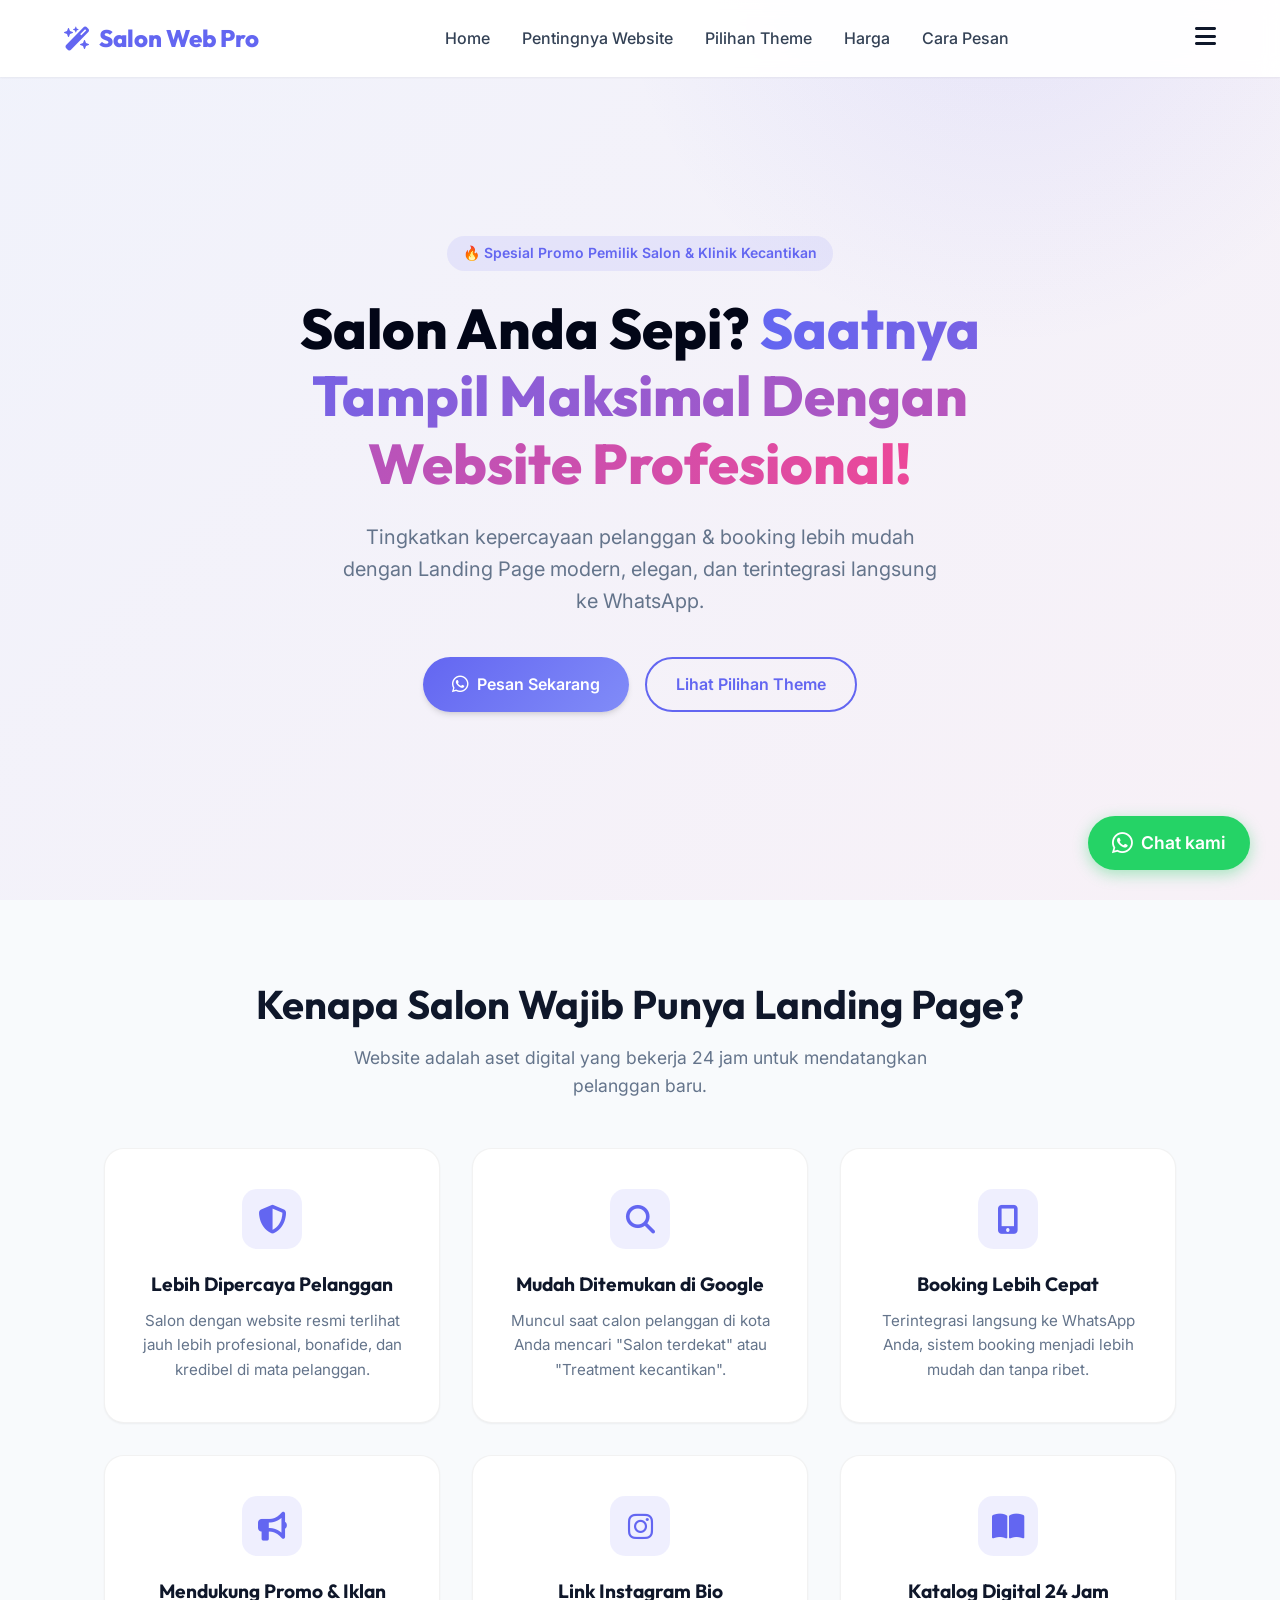
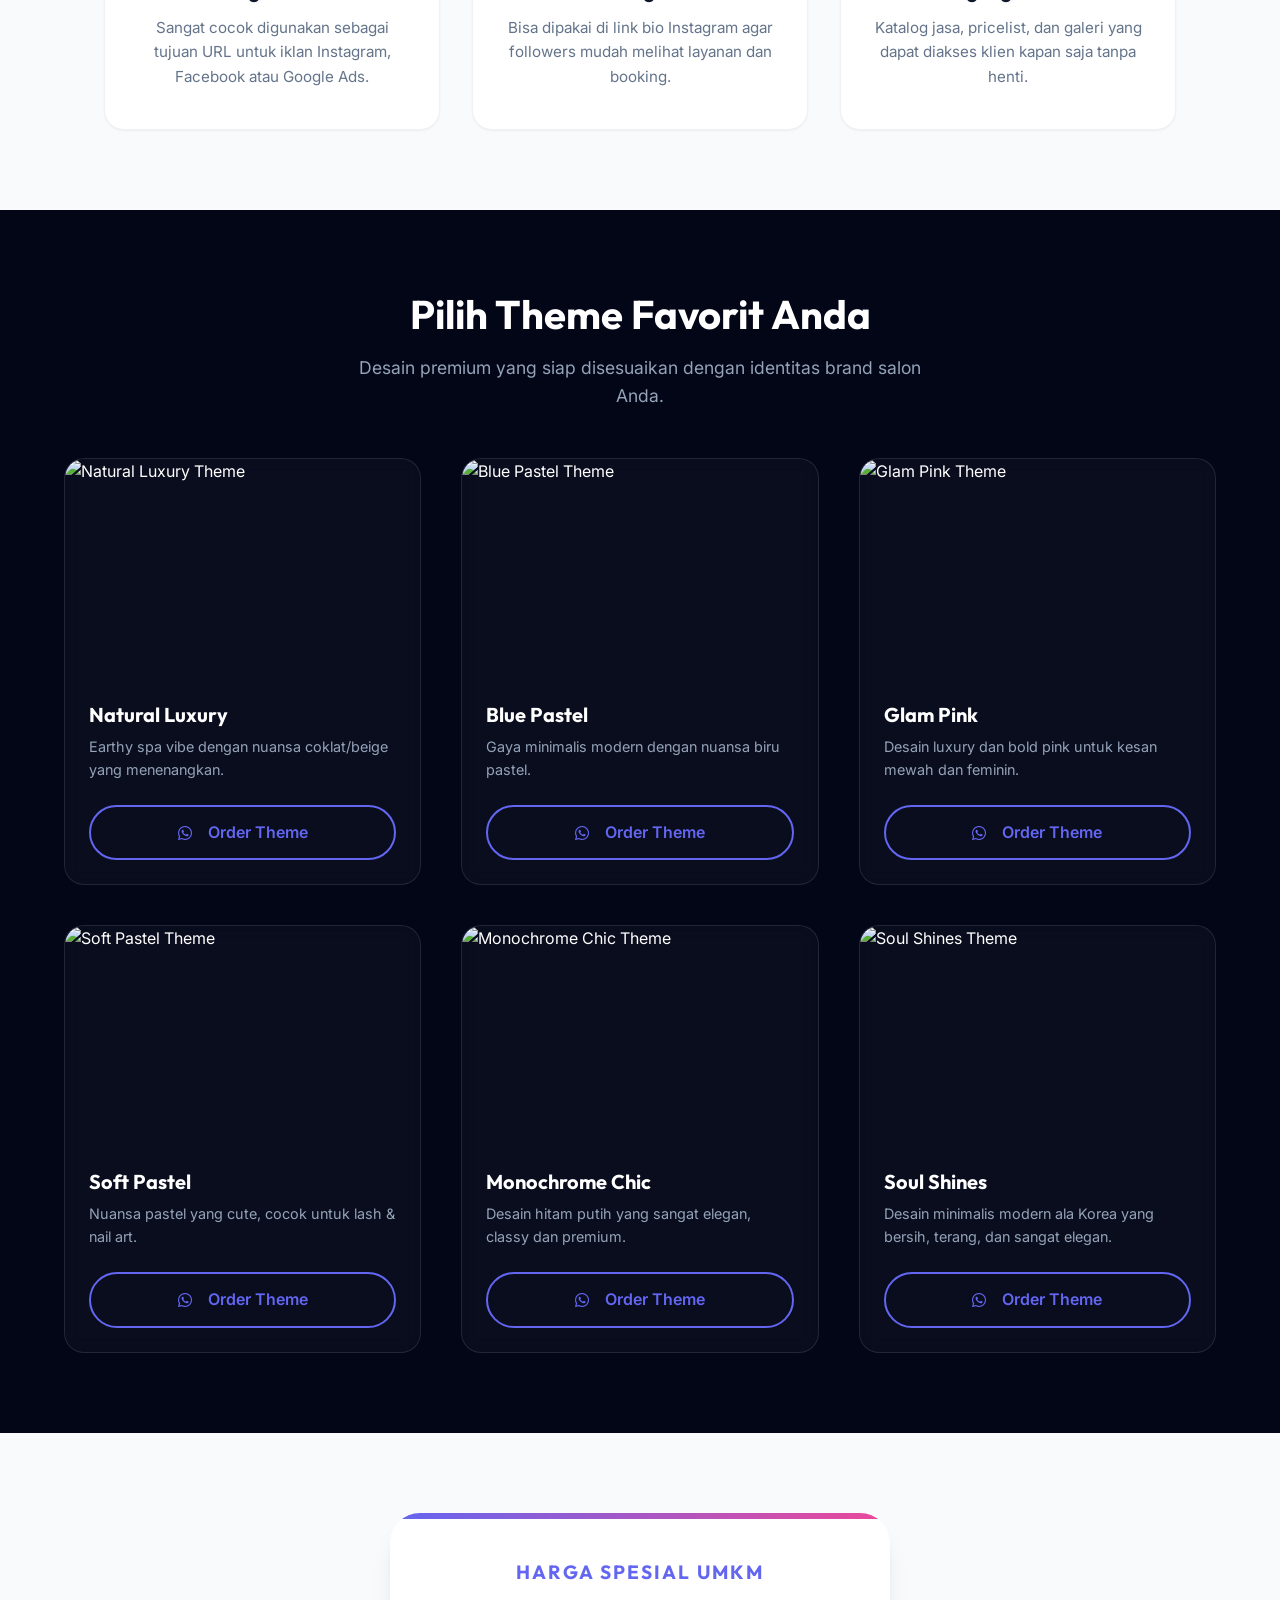
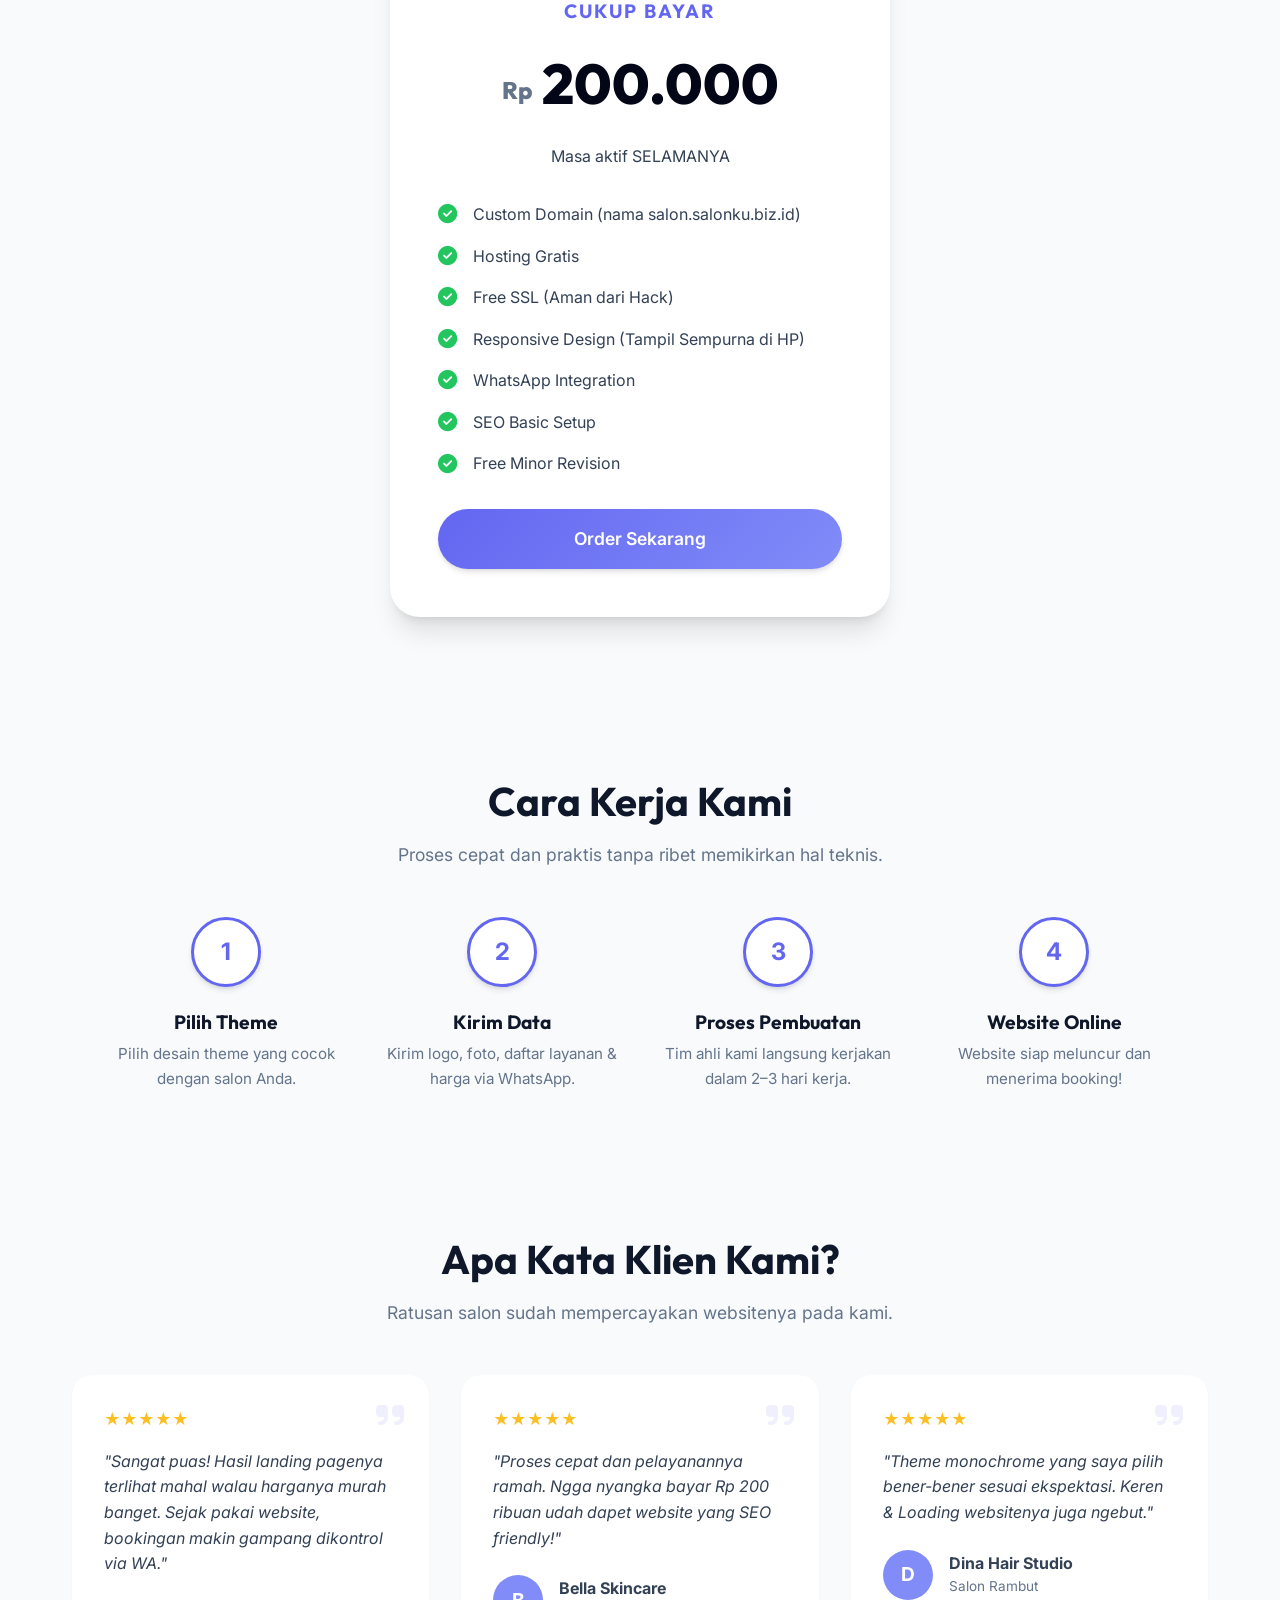
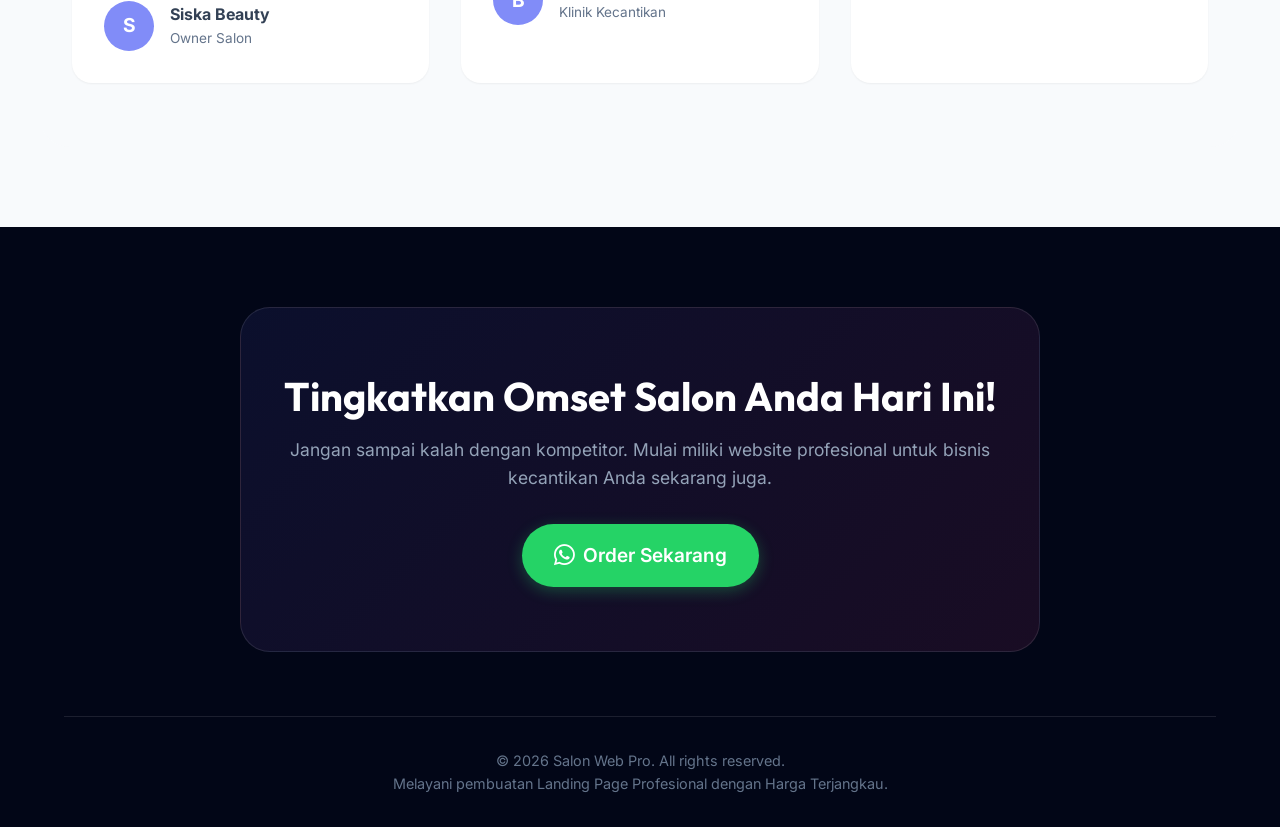
==== index.html @ 13d0afda "Update index.html" ====
<!DOCTYPE html>
<html lang="id">

<head>
    <meta charset="UTF-8">
    <meta name="viewport" content="width=device-width, initial-scale=1.0">

    <!-- SEO Meta Tags -->
    <title>Jasa Pembuatan Landing Page Salon Premium | Salon Web Pro</title>
    <meta name="description"
        content="Tingkatkan omset salon kecantikan Anda dengan landing page profesional. Termasuk domain .biz.id, hosting, SSL, dan integrasi WhatsApp. Harga promo Rp 200.000!">
    <meta name="keywords"
        content="jasa website salon, landing page salon, buat website kecantikan, website klinik kecantikan, web salon murah">
    <link rel="canonical" href="https://salonwebpro.example.com/">
    <meta name="robots" content="index, follow">

    <!-- Open Graph -->
    <meta property="og:title" content="Jasa Pembuatan Landing Page Salon Premium - Rp 200.000">
    <meta property="og:description"
        content="Tingkatkan booking salon kecantikan Anda dengan website modern dan profesional yang terintegrasi WhatsApp.">
    <meta property="og:image"
        content="https://images.unsplash.com/photo-1522337660859-02fbefca4702?q=80&w=1200&h=630&fit=crop">
    <meta property="og:url" content="https://salonwebpro.example.com/">
    <meta property="og:type" content="website">

    <!-- Twitter Card -->
    <meta name="twitter:card" content="summary_large_image">

    <!-- Styles & Icons -->
    <link rel="stylesheet" href="style.css">
    <link rel="stylesheet" href="https://cdnjs.cloudflare.com/ajax/libs/font-awesome/6.4.0/css/all.min.css">
</head>

<body>

    <!-- Navbar -->
    <nav class="navbar">
        <a href="#" class="nav-logo">
            <i class="fa-solid fa-wand-magic-sparkles"></i> Salon Web Pro
        </a>
        <ul class="nav-links">
            <li><a href="#home">Home</a></li>
            <li><a href="#why">Pentingnya Website</a></li>
            <li><a href="#themes">Pilihan Theme</a></li>
            <li><a href="#pricing">Harga</a></li>
            <li><a href="#process">Cara Pesan</a></li>
        </ul>
        <div class="nav-actions">
            <a href="https://wa.me/628128341650?text=Halo%20Admin,%20saya%20tertarik%20dengan%20promo%20Landing%20Page%20Salon"
                target="_blank" class="btn btn-wa" style="display: none; padding: 0.5rem 1rem;">
                <i class="fab fa-whatsapp"></i> Chat Admin
            </a>
            <i class="fas fa-bars hamburger"></i>
        </div>
    </nav>

    <!-- Hero Section -->
    <section id="home" class="hero">
        <div class="hero-content reveal">
            <div class="badge">🔥 Spesial Promo Pemilik Salon & Klinik Kecantikan</div>
            <h1 class="hero-title">Salon Anda Sepi? <span>Saatnya Tampil Maksimal Dengan Website Profesional!</span>
            </h1>
            <p class="hero-subtitle">Tingkatkan kepercayaan pelanggan & booking lebih mudah dengan Landing Page modern,
                elegan, dan terintegrasi langsung ke WhatsApp.</p>
            <div class="hero-cta">
                <a href="https://wa.me/628128341650?text=Halo%20Admin,%20saya%20mau%20pesan%20Landing%20Page%20Salon"
                    target="_blank" class="btn btn-primary btn-lg">
                    <i class="fab fa-whatsapp" style="font-size: 1.2em;"></i> Pesan Sekarang
                </a>
                <a href="#themes" class="btn btn-outline">Lihat Pilihan Theme</a>
            </div>
        </div>
    </section>

    <!-- Why Important Section -->
    <section id="why" class="container">
        <h2 class="section-title reveal">Kenapa Salon Wajib Punya Landing Page?</h2>
        <p class="section-subtitle reveal">Website adalah aset digital yang bekerja 24 jam untuk mendatangkan pelanggan
            baru.</p>

        <div class="features-grid">
            <div class="feature-card reveal">
                <div class="feature-icon"><i class="fas fa-shield-alt"></i></div>
                <h3>Lebih Dipercaya Pelanggan</h3>
                <p>Salon dengan website resmi terlihat jauh lebih profesional, bonafide, dan kredibel di mata pelanggan.
                </p>
            </div>
            <div class="feature-card reveal" style="transition-delay: 0.1s">
                <div class="feature-icon"><i class="fas fa-search"></i></div>
                <h3>Mudah Ditemukan di Google</h3>
                <p>Muncul saat calon pelanggan di kota Anda mencari "Salon terdekat" atau "Treatment kecantikan".</p>
            </div>
            <div class="feature-card reveal" style="transition-delay: 0.2s">
                <div class="feature-icon"><i class="fas fa-mobile-alt"></i></div>
                <h3>Booking Lebih Cepat</h3>
                <p>Terintegrasi langsung ke WhatsApp Anda, sistem booking menjadi lebih mudah dan tanpa ribet.</p>
            </div>
            <div class="feature-card reveal" style="transition-delay: 0.3s">
                <div class="feature-icon"><i class="fas fa-bullhorn"></i></div>
                <h3>Mendukung Promo & Iklan</h3>
                <p>Sangat cocok digunakan sebagai tujuan URL untuk iklan Instagram, Facebook atau Google Ads.</p>
            </div>
            <div class="feature-card reveal" style="transition-delay: 0.4s">
                <div class="feature-icon"><i class="fab fa-instagram"></i></div>
                <h3>Link Instagram Bio</h3>
                <p>Bisa dipakai di link bio Instagram agar followers mudah melihat layanan dan booking.</p>
            </div>
            <div class="feature-card reveal" style="transition-delay: 0.5s">
                <div class="feature-icon"><i class="fas fa-book-open"></i></div>
                <h3>Katalog Digital 24 Jam</h3>
                <p>Katalog jasa, pricelist, dan galeri yang dapat diakses klien kapan saja tanpa henti.</p>
            </div>
        </div>
    </section>

    <!-- Theme Options Section -->
    <section id="themes" class="themes-section">
        <div class="container">
            <h2 class="section-title reveal">Pilih Theme Favorit Anda</h2>
            <p class="section-subtitle reveal">Desain premium yang siap disesuaikan dengan identitas brand salon Anda.
            </p>

            <div class="themes-grid">
                <!-- Theme 1 -->
                <div class="theme-card reveal">
                    <div class="theme-image">
                        <img src="https://images.unsplash.com/photo-1540555700478-4be289fbecef?q=80&w=800&auto=format&fit=crop"
                            alt="Natural Luxury Theme">
                        <div class="theme-overlay">
                            <a href="templates/natural-luxury.html" class="btn btn-light"><i class="fas fa-eye"></i> Lihat
                                Demo</a>
                        </div>
                    </div>
                    <div class="theme-content">
                        <h3>Natural Luxury</h3>
                        <p>Earthy spa vibe dengan nuansa coklat/beige yang menenangkan.</p>
                        <a href="https://wa.me/628128341650?text=Halo%20Admin,%20saya%20ingin%20order%20landing%20page%20dengan%20tema%20Natural%20Luxury."
                            class="btn btn-outline" target="_blank"><i class="fab fa-whatsapp"
                                style="margin-right: 8px;"></i>Order Theme</a>
                    </div>
                </div>

                <!-- Theme 2 -->
                <div class="theme-card reveal" style="transition-delay: 0.1s">
                    <div class="theme-image">
                        <img src="https://images.unsplash.com/photo-1560066984-138dadb4c035?q=80&w=800&auto=format&fit=crop"
                            alt="Blue Pastel Theme">
                        <div class="theme-overlay">
                            <a href="templates/blue-pastel.html" class="btn btn-light"><i class="fas fa-eye"></i> Lihat Demo</a>
                        </div>
                    </div>
                    <div class="theme-content">
                        <h3>Blue Pastel</h3>
                        <p>Gaya minimalis modern dengan nuansa biru pastel.</p>
                        <a href="https://wa.me/628128341650?text=Halo%20Admin,%20saya%20ingin%20order%20landing%20page%20dengan%20tema%20Blue%20Pastel."
                            class="btn btn-outline" target="_blank"><i class="fab fa-whatsapp"
                                style="margin-right: 8px;"></i>Order Theme</a>
                    </div>
                </div>

                <!-- Theme 3 -->
                <div class="theme-card reveal" style="transition-delay: 0.2s">
                    <div class="theme-image">
                        <img src="https://images.unsplash.com/photo-1522337360788-8b13dee7a37e?q=80&w=800&auto=format&fit=crop"
                            alt="Glam Pink Theme">
                        <div class="theme-overlay">
                            <a href="templates/glam-pink.html" class="btn btn-light"><i class="fas fa-eye"></i> Lihat Demo</a>
                        </div>
                    </div>
                    <div class="theme-content">
                        <h3>Glam Pink</h3>
                        <p>Desain luxury dan bold pink untuk kesan mewah dan feminin.</p>
                        <a href="https://wa.me/628128341650?text=Halo%20Admin,%20saya%20ingin%20order%20landing%20page%20dengan%20tema%20Glam%20Pink."
                            class="btn btn-outline" target="_blank"><i class="fab fa-whatsapp"
                                style="margin-right: 8px;"></i>Order Theme</a>
                    </div>
                </div>

                <!-- Theme 4 -->
                <div class="theme-card reveal" style="transition-delay: 0.3s">
                    <div class="theme-image">
                        <img src="https://images.unsplash.com/photo-1620916566398-39f1143ab7be?q=80&w=800&auto=format&fit=crop"
                            alt="Soft Pastel Theme">
                        <div class="theme-overlay">
                            <a href="templates/soft-pastel.html" class="btn btn-light"><i class="fas fa-eye"></i> Lihat Demo</a>
                        </div>
                    </div>
                    <div class="theme-content">
                        <h3>Soft Pastel</h3>
                        <p>Nuansa pastel yang cute, cocok untuk lash & nail art.</p>
                        <a href="https://wa.me/628128341650?text=Halo%20Admin,%20saya%20ingin%20order%20landing%20page%20dengan%20tema%20Soft%20Pastel."
                            class="btn btn-outline" target="_blank"><i class="fab fa-whatsapp"
                                style="margin-right: 8px;"></i>Order Theme</a>
                    </div>
                </div>

                <!-- Theme 5 -->
                <div class="theme-card reveal" style="transition-delay: 0.4s">
                    <div class="theme-image">
                        <img src="https://images.unsplash.com/photo-1540555700478-4be289fbecef?q=80&w=800&auto=format&fit=crop"
                            alt="Monochrome Chic Theme">
                        <div class="theme-overlay">
                            <a href="templates/monochrome-chic.html" class="btn btn-light"><i class="fas fa-eye"></i> Lihat
                                Demo</a>
                        </div>
                    </div>
                    <div class="theme-content">
                        <h3>Monochrome Chic</h3>
                        <p>Desain hitam putih yang sangat elegan, classy dan premium.</p>
                        <a href="https://wa.me/628128341650?text=Halo%20Admin,%20saya%20ingin%20order%20landing%20page%20dengan%20tema%20Monochrome%20Chic."
                            class="btn btn-outline" target="_blank"><i class="fab fa-whatsapp"
                                style="margin-right: 8px;"></i>Order Theme</a>
                    </div>
                </div>

                <!-- Theme 6 -->
                <div class="theme-card reveal" style="transition-delay: 0.5s">
                    <div class="theme-image">
                        <img src="https://images.unsplash.com/photo-1522337660859-02fbefca4702?q=80&w=800&auto=format&fit=crop"
                            alt="Soul Shines Theme">
                        <div class="theme-overlay">
                            <a href="templates/seoul-shine.html" class="btn btn-light"><i class="fas fa-eye"></i> Lihat Demo</a>
                        </div>
                    </div>
                    <div class="theme-content">
                        <h3>Soul Shines</h3>
                        <p>Desain minimalis modern ala Korea yang bersih, terang, dan sangat elegan.</p>
                        <a href="https://wa.me/628128341650?text=Halo%20Admin,%20saya%20ingin%20order%20landing%20page%20dengan%20tema%20Soul%20Shines."
                            class="btn btn-outline" target="_blank"><i class="fab fa-whatsapp"
                                style="margin-right: 8px;"></i>Order Theme</a>
                    </div>
                </div>
            </div>
        </div>
    </section>

    <!-- Pricing Section -->
    <section id="pricing" class="pricing-section">
        <div class="container relative">
            <div class="pricing-card reveal">
                <div class="pricing-header">
                    <h3>Harga Spesial UMKM</h3>
                    <h3 class="pricing-subtitle">Cukup Bayar</h3>
                    <div class="pricing-price"><span>Rp</span> 200.000</div>
                    <p>Masa aktif SELAMANYA</p>
                </div>
                <ul class="pricing-features">
                    <li><i class="fas fa-check-circle"></i> Custom Domain (nama salon.salonku.biz.id)</li>
                    <li><i class="fas fa-check-circle"></i> Hosting Gratis </li>
                    <li><i class="fas fa-check-circle"></i> Free SSL (Aman dari Hack)</li>
                    <li><i class="fas fa-check-circle"></i> Responsive Design (Tampil Sempurna di HP)</li>
                    <li><i class="fas fa-check-circle"></i> WhatsApp Integration</li>
                    <li><i class="fas fa-check-circle"></i> SEO Basic Setup</li>
                    <li><i class="fas fa-check-circle"></i> Free Minor Revision</li>
                </ul>
                <a href="https://wa.me/628128341650?text=Halo%20Admin,%20saya%20mau%20ambil%20paket%20Landing%20Page%20Rp%20200.000"
                    target="_blank" class="btn btn-primary" style="width: 100%; font-size: 1.1rem; padding: 1rem;">
                    Order Sekarang
                </a>
            </div>
        </div>
    </section>

    <!-- Process Section -->
    <section id="process" class="container">
        <h2 class="section-title reveal">Cara Kerja Kami</h2>
        <p class="section-subtitle reveal">Proses cepat dan praktis tanpa ribet memikirkan hal teknis.</p>

        <div class="process-grid">
            <div class="process-step reveal">
                <div class="process-number">1</div>
                <h4>Pilih Theme</h4>
                <p>Pilih desain theme yang cocok dengan salon Anda.</p>
            </div>
            <div class="process-step reveal" style="transition-delay: 0.1s">
                <div class="process-number">2</div>
                <h4>Kirim Data</h4>
                <p>Kirim logo, foto, daftar layanan & harga via WhatsApp.</p>
            </div>
            <div class="process-step reveal" style="transition-delay: 0.2s">
                <div class="process-number">3</div>
                <h4>Proses Pembuatan</h4>
                <p>Tim ahli kami langsung kerjakan dalam 2–3 hari kerja.</p>
            </div>
            <div class="process-step reveal" style="transition-delay: 0.3s">
                <div class="process-number">4</div>
                <h4>Website Online</h4>
                <p>Website siap meluncur dan menerima booking!</p>
            </div>
        </div>
    </section>

    <!-- Testimonials -->
    <section class="container"
        style="background-color: var(--light); border-radius: 30px; margin-bottom: 5rem; padding: 4rem 2rem;">
        <h2 class="section-title reveal">Apa Kata Klien Kami?</h2>
        <p class="section-subtitle reveal">Ratusan salon sudah mempercayakan websitenya pada kami.</p>

        <div class="testimonials-grid">
            <div class="testimonial-card reveal">
                <i class="fas fa-quote-right quote-icon"></i>
                <div class="stars">★★★★★</div>
                <p class="testimonial-text">"Sangat puas! Hasil landing pagenya terlihat mahal walau harganya murah
                    banget. Sejak pakai website, bookingan makin gampang dikontrol via WA."</p>
                <div class="client-info">
                    <div class="client-avatar">S</div>
                    <div>
                        <strong>Siska Beauty</strong>
                        <div style="font-size: 0.85rem; color: var(--text-muted);">Owner Salon</div>
                    </div>
                </div>
            </div>
            <div class="testimonial-card reveal" style="transition-delay: 0.1s">
                <i class="fas fa-quote-right quote-icon"></i>
                <div class="stars">★★★★★</div>
                <p class="testimonial-text">"Proses cepat dan pelayanannya ramah. Ngga nyangka bayar Rp 200 ribuan udah
                    dapet
                    website yang SEO friendly!"</p>
                <div class="client-info">
                    <div class="client-avatar">B</div>
                    <div>
                        <strong>Bella Skincare</strong>
                        <div style="font-size: 0.85rem; color: var(--text-muted);">Klinik Kecantikan</div>
                    </div>
                </div>
            </div>
            <div class="testimonial-card reveal" style="transition-delay: 0.2s">
                <i class="fas fa-quote-right quote-icon"></i>
                <div class="stars">★★★★★</div>
                <p class="testimonial-text">"Theme monochrome yang saya pilih bener-bener sesuai ekspektasi. Keren &
                    Loading websitenya juga ngebut."</p>
                <div class="client-info">
                    <div class="client-avatar">D</div>
                    <div>
                        <strong>Dina Hair Studio</strong>
                        <div style="font-size: 0.85rem; color: var(--text-muted);">Salon Rambut</div>
                    </div>
                </div>
            </div>
        </div>
    </section>

    <!-- Footer / Final CTA -->
    <footer class="footer">
        <div class="footer-cta reveal">
            <h2>Tingkatkan Omset Salon Anda Hari Ini!</h2>
            <p>Jangan sampai kalah dengan kompetitor. Mulai miliki website profesional untuk bisnis kecantikan Anda
                sekarang juga.</p>
            <a href="https://wa.me/628128341650?text=Halo%20Admin,%20saya%20sudah%20baca%20penawaran%20dan%20mau%20pesan%20Landing%20Page"
                target="_blank" class="btn btn-wa" style="font-size: 1.2rem; padding: 1rem 2rem;">
                <i class="fab fa-whatsapp" style="font-size: 1.5rem;"></i> Order Sekarang
            </a>
        </div>
        <div class="footer-bottom">
            <p>&copy; 2026 Salon Web Pro. All rights reserved.</p>
            <p>Melayani pembuatan Landing Page Profesional dengan Harga Terjangkau.</p>
        </div>
    </footer>

    <!-- Floating WhatsApp -->
    <a href="https://wa.me/628128341650?text=Halo%20Admin,%20saya%20butuh%20info%20tentang%20jasa%20website%20salon"
        target="_blank" class="floating-wa">
        <i class="fab fa-whatsapp"></i> Chat kami
    </a>

    <script src="script.js"></script>
</body>


</html>
---- style.css ----
@import url('https://fonts.googleapis.com/css2?family=Inter:wght@300;400;500;600;700;800&family=Playfair+Display:wght@400;600;700&family=Outfit:wght@300;400;500;600;700&display=swap');

:root {
    /* Salon Web Pro Brand Colors */
    --primary: #6366f1;
    /* Indigo */
    --primary-dark: #4f46e5;
    --primary-light: #818cf8;
    --secondary: #ec4899;
    /* Pink */
    --dark: #0f172a;
    --darker: #020617;
    --light: #f8fafc;
    --white: #ffffff;
    --text-main: #334155;
    --text-muted: #64748b;
    --success: #22c55e;
    --wa-color: #25D366;

    --font-sans: 'Inter', sans-serif;
    --font-heading: 'Outfit', sans-serif;
    --font-serif: 'Playfair Display', serif;

    --transition: all 0.3s cubic-bezier(0.4, 0, 0.2, 1);
    --shadow-sm: 0 1px 2px 0 rgb(0 0 0 / 0.05);
    --shadow-md: 0 4px 6px -1px rgb(0 0 0 / 0.1), 0 2px 4px -2px rgb(0 0 0 / 0.1);
    --shadow-lg: 0 10px 15px -3px rgb(0 0 0 / 0.1), 0 4px 6px -4px rgb(0 0 0 / 0.1);
    --shadow-xl: 0 20px 25px -5px rgb(0 0 0 / 0.1), 0 8px 10px -6px rgb(0 0 0 / 0.1);
    --shadow-glow: 0 0 20px rgba(99, 102, 241, 0.4);
}

* {
    margin: 0;
    padding: 0;
    box-sizing: border-box;
}

body {
    font-family: var(--font-sans);
    color: var(--text-main);
    background-color: var(--light);
    line-height: 1.6;
    overflow-x: hidden;
    -webkit-font-smoothing: antialiased;
}

h1,
h2,
h3,
h4,
h5,
h6 {
    font-family: var(--font-heading);
    color: var(--dark);
    line-height: 1.2;
}

a {
    text-decoration: none;
    color: inherit;
    transition: var(--transition);
}

img {
    max-width: 100%;
    height: auto;
    display: block;
}

section {
    padding: 5rem 5%;
}

.container {
    max-width: 1200px;
    margin: 0 auto;
}

/* Utilities */
.text-center {
    text-align: center;
}

.mb-1 {
    margin-bottom: 0.5rem;
}

.mb-2 {
    margin-bottom: 1rem;
}

.mb-3 {
    margin-bottom: 1.5rem;
}

.mb-4 {
    margin-bottom: 2rem;
}

.mb-5 {
    margin-bottom: 3rem;
}

.section-title {
    font-size: 2.5rem;
    font-weight: 700;
    margin-bottom: 1rem;
    text-align: center;
}

.section-subtitle {
    text-align: center;
    color: var(--text-muted);
    max-width: 600px;
    margin: 0 auto 3rem;
    font-size: 1.1rem;
}

/* Buttons */
.btn {
    display: inline-flex;
    align-items: center;
    justify-content: center;
    padding: 0.8rem 1.8rem;
    font-size: 1rem;
    font-weight: 600;
    border-radius: 50px;
    cursor: pointer;
    transition: var(--transition);
    border: none;
    gap: 0.5rem;
}

.btn-primary {
    background: linear-gradient(135deg, var(--primary), var(--primary-light));
    color: var(--white);
    box-shadow: var(--shadow-md);
}

.btn-primary:hover {
    transform: translateY(-3px);
    box-shadow: var(--shadow-glow);
}

.btn-wa {
    background-color: var(--wa-color);
    color: var(--white);
    box-shadow: 0 4px 15px rgba(37, 211, 102, 0.3);
}

.btn-wa:hover {
    background-color: #1da851;
    transform: translateY(-3px);
    box-shadow: 0 6px 20px rgba(37, 211, 102, 0.4);
}

.btn-outline {
    background: transparent;
    border: 2px solid var(--primary);
    color: var(--primary);
}

.btn-outline:hover {
    background: var(--primary);
    color: var(--white);
}

/* Navbar */
.navbar {
    position: fixed;
    top: 0;
    left: 0;
    width: 100%;
    padding: 1.2rem 5%;
    display: flex;
    justify-content: space-between;
    align-items: center;
    z-index: 1000;
    transition: var(--transition);
    background: rgba(255, 255, 255, 0.95);
    backdrop-filter: blur(10px);
    box-shadow: var(--shadow-sm);
}

.nav-logo {
    font-family: var(--font-heading);
    font-size: 1.5rem;
    font-weight: 800;
    color: var(--primary);
    display: flex;
    align-items: center;
    gap: 0.5rem;
}

.nav-links {
    display: flex;
    gap: 2rem;
    list-style: none;
}

.nav-links a {
    font-weight: 500;
    color: var(--text-main);
}

.nav-links a:hover {
    color: var(--primary);
}

.hamburger {
    display: none;
    cursor: pointer;
    font-size: 1.5rem;
    color: var(--dark);
}

/* Hero Section */
.hero {
    padding: 8rem 5% 5rem;
    min-height: 100vh;
    display: flex;
    align-items: center;
    background: linear-gradient(135deg, rgba(99, 102, 241, 0.05) 0%, rgba(236, 72, 153, 0.05) 100%);
    position: relative;
    overflow: hidden;
}

.hero::after {
    content: '';
    position: absolute;
    top: -50%;
    right: -10%;
    width: 800px;
    height: 800px;
    background: radial-gradient(circle, rgba(99, 102, 241, 0.1) 0%, rgba(255, 255, 255, 0) 70%);
    border-radius: 50%;
    z-index: -1;
}

.hero-content {
    max-width: 800px;
    margin: 0 auto;
    text-align: center;
}

.badge {
    display: inline-block;
    padding: 0.4rem 1rem;
    background: rgba(99, 102, 241, 0.1);
    color: var(--primary);
    border-radius: 50px;
    font-size: 0.875rem;
    font-weight: 600;
    margin-bottom: 1.5rem;
}

.hero-title {
    font-size: 3.5rem;
    font-weight: 800;
    line-height: 1.2;
    margin-bottom: 1.5rem;
    color: var(--darker);
}

.hero-title span {
    background: linear-gradient(to right, var(--primary), var(--secondary));
    -webkit-background-clip: text;
    -webkit-text-fill-color: transparent;
}

.hero-subtitle {
    font-size: 1.25rem;
    color: var(--text-muted);
    margin-bottom: 2.5rem;
    max-width: 600px;
    margin-left: auto;
    margin-right: auto;
}

.hero-cta {
    display: flex;
    gap: 1rem;
    justify-content: center;
    flex-wrap: wrap;
}

/* Why Important Section */
.features-grid {
    display: grid;
    grid-template-columns: repeat(auto-fit, minmax(280px, 1fr));
    gap: 2rem;
    margin-top: 3rem;
}

#why .features-grid {
    grid-template-columns: repeat(3, 1fr);
}

.feature-card {
    background: var(--white);
    padding: 2.5rem 2rem;
    border-radius: 20px;
    box-shadow: var(--shadow-sm);
    transition: var(--transition);
    text-align: center;
    border: 1px solid rgba(0, 0, 0, 0.05);
}

.feature-card:hover {
    transform: translateY(-10px);
    box-shadow: var(--shadow-lg);
    border-color: rgba(99, 102, 241, 0.2);
}

.feature-icon {
    width: 60px;
    height: 60px;
    background: rgba(99, 102, 241, 0.1);
    color: var(--primary);
    border-radius: 15px;
    display: flex;
    align-items: center;
    justify-content: center;
    font-size: 1.8rem;
    margin: 0 auto 1.5rem;
    transition: var(--transition);
}

.feature-card:hover .feature-icon {
    background: var(--primary);
    color: var(--white);
    transform: scale(1.1) rotate(5deg);
}

.feature-card h3 {
    font-size: 1.2rem;
    margin-bottom: 0.8rem;
}

.feature-card p {
    color: var(--text-muted);
    font-size: 0.95rem;
}

/* Theme Options Section */
.themes-section {
    background: var(--darker);
    color: var(--white);
    position: relative;
}

.themes-section .section-title {
    color: var(--white);
}

.themes-section .section-subtitle {
    color: #94a3b8;
}

.themes-grid {
    display: grid;
    grid-template-columns: repeat(auto-fit, minmax(320px, 1fr));
    gap: 2.5rem;
}

.theme-card {
    background: rgba(255, 255, 255, 0.03);
    border: 1px solid rgba(255, 255, 255, 0.1);
    border-radius: 20px;
    overflow: hidden;
    transition: var(--transition);
    backdrop-filter: blur(10px);
}

.theme-card:hover {
    transform: translateY(-10px);
    box-shadow: 0 20px 30px rgba(0, 0, 0, 0.3);
    border-color: rgba(255, 255, 255, 0.2);
}

.theme-image {
    width: 100%;
    height: 220px;
    overflow: hidden;
    position: relative;
}

.theme-image img {
    width: 100%;
    height: 100%;
    object-fit: cover;
    transition: transform 0.5s ease;
}

.theme-card:hover .theme-image img {
    transform: scale(1.05);
}

.theme-overlay {
    position: absolute;
    top: 0;
    left: 0;
    width: 100%;
    height: 100%;
    background: rgba(0, 0, 0, 0.3);
    display: flex;
    align-items: center;
    justify-content: center;
    opacity: 0;
    transition: var(--transition);
}

.theme-card:hover .theme-overlay {
    opacity: 1;
}

.theme-content {
    padding: 1.5rem;
}

.theme-content h3 {
    color: var(--white);
    font-size: 1.25rem;
    margin-bottom: 0.5rem;
}

.theme-content p {
    color: #94a3b8;
    font-size: 0.9rem;
    margin-bottom: 1.5rem;
}

.theme-card .btn {
    width: 100%;
}

/* Pricing Section */
.pricing-section {
    background: var(--light);
}

.pricing-card {
    max-width: 500px;
    margin: 0 auto;
    background: var(--white);
    border-radius: 30px;
    padding: 3rem;
    box-shadow: var(--shadow-xl);
    position: relative;
    overflow: hidden;
    text-align: center;
}

.pricing-card::before {
    content: '';
    position: absolute;
    top: 0;
    left: 0;
    width: 100%;
    height: 6px;
    background: linear-gradient(90deg, var(--primary), var(--secondary));
}

.pricing-header h3 {
    color: var(--primary);
    font-size: 1.2rem;
    text-transform: uppercase;
    letter-spacing: 2px;
    margin-bottom: 1rem;
}

.pricing-price {
    font-size: 3.5rem;
    font-weight: 800;
    color: var(--darker);
    margin-bottom: 1rem;
    font-family: var(--font-heading);
}

.pricing-price span {
    font-size: 1.5rem;
    vertical-align: middle;
    color: var(--text-muted);
}

.pricing-features {
    list-style: none;
    margin: 2rem 0;
    text-align: left;
}

.pricing-features li {
    display: flex;
    align-items: center;
    gap: 1rem;
    margin-bottom: 1rem;
    font-size: 1rem;
    color: var(--text-main);
}

.pricing-features li i {
    color: var(--success);
    font-size: 1.2rem;
}

/* Process Section */
.process-grid {
    display: grid;
    grid-template-columns: repeat(auto-fit, minmax(220px, 1fr));
    gap: 2rem;
    position: relative;
}

.process-step {
    text-align: center;
    position: relative;
    z-index: 1;
}

.process-number {
    width: 70px;
    height: 70px;
    background: var(--white);
    border: 3px solid var(--primary);
    color: var(--primary);
    font-size: 1.5rem;
    font-weight: 700;
    border-radius: 50%;
    display: flex;
    align-items: center;
    justify-content: center;
    margin: 0 auto 1.5rem;
    box-shadow: var(--shadow-md);
    transition: var(--transition);
}

.process-step:hover .process-number {
    background: var(--primary);
    color: var(--white);
    transform: scale(1.1);
}

.process-step h4 {
    font-size: 1.2rem;
    margin-bottom: 0.5rem;
}

.process-step p {
    color: var(--text-muted);
    font-size: 0.95rem;
}

/* Testimonials */
.testimonials-grid {
    display: grid;
    grid-template-columns: repeat(auto-fit, minmax(300px, 1fr));
    gap: 2rem;
}

.testimonial-card {
    background: var(--white);
    padding: 2rem;
    border-radius: 20px;
    box-shadow: var(--shadow-sm);
    position: relative;
}

.quote-icon {
    position: absolute;
    top: 1.5rem;
    right: 1.5rem;
    font-size: 2rem;
    color: rgba(99, 102, 241, 0.1);
}

.stars {
    color: #fbbf24;
    margin-bottom: 1rem;
}

.testimonial-text {
    font-style: italic;
    color: var(--text-main);
    margin-bottom: 1.5rem;
}

.client-info {
    display: flex;
    align-items: center;
    gap: 1rem;
}

.client-avatar {
    width: 50px;
    height: 50px;
    border-radius: 50%;
    background: var(--primary-light);
    display: flex;
    align-items: center;
    justify-content: center;
    color: var(--white);
    font-weight: bold;
    font-size: 1.2rem;
}

/* Footer / Final CTA */
.footer {
    background: var(--darker);
    color: var(--white);
    padding: 5rem 5% 2rem;
    text-align: center;
}

.footer-cta {
    max-width: 800px;
    margin: 0 auto 4rem;
    padding: 4rem 2rem;
    background: linear-gradient(135deg, rgba(99, 102, 241, 0.1), rgba(236, 72, 153, 0.1));
    border-radius: 30px;
    border: 1px solid rgba(255, 255, 255, 0.1);
}

.footer-cta h2 {
    color: var(--white);
    font-size: 2.5rem;
    margin-bottom: 1rem;
}

.footer-cta p {
    color: #94a3b8;
    margin-bottom: 2rem;
    font-size: 1.1rem;
}

.footer-bottom {
    border-top: 1px solid rgba(255, 255, 255, 0.1);
    padding-top: 2rem;
    color: #64748b;
    font-size: 0.9rem;
}

/* Floating Elements */
.floating-wa {
    position: fixed;
    bottom: 30px;
    right: 30px;
    padding: 0.8rem 1.5rem;
    background-color: var(--wa-color);
    color: var(--white);
    border-radius: 50px;
    display: flex;
    align-items: center;
    justify-content: center;
    gap: 0.5rem;
    font-size: 1.1rem;
    font-weight: 600;
    box-shadow: 0 4px 15px rgba(37, 211, 102, 0.4);
    z-index: 999;
    transition: var(--transition);
    animation: pulse 2s infinite;
}

.floating-wa i {
    font-size: 1.5rem;
}

.floating-wa:hover {
    transform: scale(1.1) translateY(-5px);
}

@keyframes pulse {
    0% {
        box-shadow: 0 0 0 0 rgba(37, 211, 102, 0.5);
    }

    70% {
        box-shadow: 0 0 0 15px rgba(37, 211, 102, 0);
    }

    100% {
        box-shadow: 0 0 0 0 rgba(37, 211, 102, 0);
    }
}

/* Scroll Animation Base Classes */
.reveal {
    opacity: 0;
    transform: translateY(30px);
    transition: all 0.8s ease-out;
}

.reveal.active {
    opacity: 1;
    transform: translateY(0);
}


/* ====================================================
   DEMO PAGES THEMES OVERRIDES
   ==================================================== */

/* Return Target */
.demo-return-bar {
    background: var(--darker);
    color: var(--white);
    padding: 0.5rem 5%;
    text-align: center;
    font-size: 0.9rem;
    position: fixed;
    top: 0;
    width: 100%;
    z-index: 1001;
    display: flex;
    justify-content: space-between;
    align-items: center;
    flex-direction: row-reverse;
}

.demo-return-bar a {
    color: #94a3b8;
    display: flex;
    align-items: center;
    gap: 0.5rem;
}

.demo-return-bar a:hover {
    color: var(--white);
}

/* Base Demo Adjustments */
body[class^="theme-"] .navbar {
    top: 40px;
}

body[class^="theme-"] .hero {
    padding-top: 120px;
}

/* 1. Natural Luxury (Earthy spa vibe) */
body.theme-natural-luxury {
    --primary: #8C7B65;
    --primary-dark: #6E5F4D;
    --primary-light: #B8A896;
    --secondary: #5C6752;
    --light: #F9F8F6;
    --font-heading: 'Playfair Display', serif;
    background-color: var(--light);
}

/* 2. Korean Clean (Minimal modern) */
body.theme-korean-clean {
    --primary: #A1B5D8;
    --primary-dark: #7A93C0;
    --primary-light: #D4E0F2;
    --secondary: #E4D8CD;
    --light: #FFFFFF;
    --dark: #333333;
    --darker: #1A1A1A;
    --font-heading: 'Inter', sans-serif;
    --font-sans: 'Inter', sans-serif;
    letter-spacing: -0.02em;
}

/* 3. Glam Pink (Luxury bold pink) */
body.theme-glam-pink {
    --primary: #D41A5C;
    --primary-dark: #A31245;
    --primary-light: #F64A8A;
    --secondary: #D4AF37;
    /* Gold */
    --light: #FDF2F5;
    --dark: #2A0915;
    --darker: #140309;
    --font-heading: 'Playfair Display', serif;
}

/* 4. Soft Pastel (Cute pastel feminine) */
body.theme-soft-pastel {
    --primary: #FFB7B2;
    --primary-dark: #FF9E99;
    --primary-light: #FFDAC1;
    --secondary: #E2F0CB;
    --text-main: #6D6875;
    --dark: #355070;
    --darker: #2D425E;
    --light: #FAFAFA;
    --font-heading: 'Outfit', sans-serif;
    border-radius: 40px;
    /* Soften elements */
}

/* 5. Monochrome Chic (Black & white classy) */
body.theme-monochrome {
    --primary: #000000;
    --primary-dark: #000000;
    --primary-light: #333333;
    --secondary: #888888;
    --light: #FFFFFF;
    --dark: #000000;
    --darker: #000000;
    --text-main: #333333;
    --font-heading: 'Inter', sans-serif;
    text-transform: uppercase;
}

body.theme-monochrome .btn {
    border-radius: 0;
}

body.theme-monochrome .feature-card {
    border-radius: 0;
}

/* Responsive */
@media (max-width: 768px) {
    .hero-title {
        font-size: 2.5rem;
    }

    .section-title {
        font-size: 2rem;
    }

    .hamburger {
        display: block;
    }

    .nav-links {
        position: absolute;
        top: 100%;
        left: 0;
        width: 100%;
        background: var(--white);
        flex-direction: column;
        padding: 2rem 5%;
        gap: 1.5rem;
        box-shadow: var(--shadow-md);
        clip-path: circle(0% at 100% 0);
        transition: all 0.4s ease-out;
    }

    .nav-links.active {
        clip-path: circle(150% at 100% 0);
    }

    #why .features-grid {
        grid-template-columns: 1fr;
    }
}
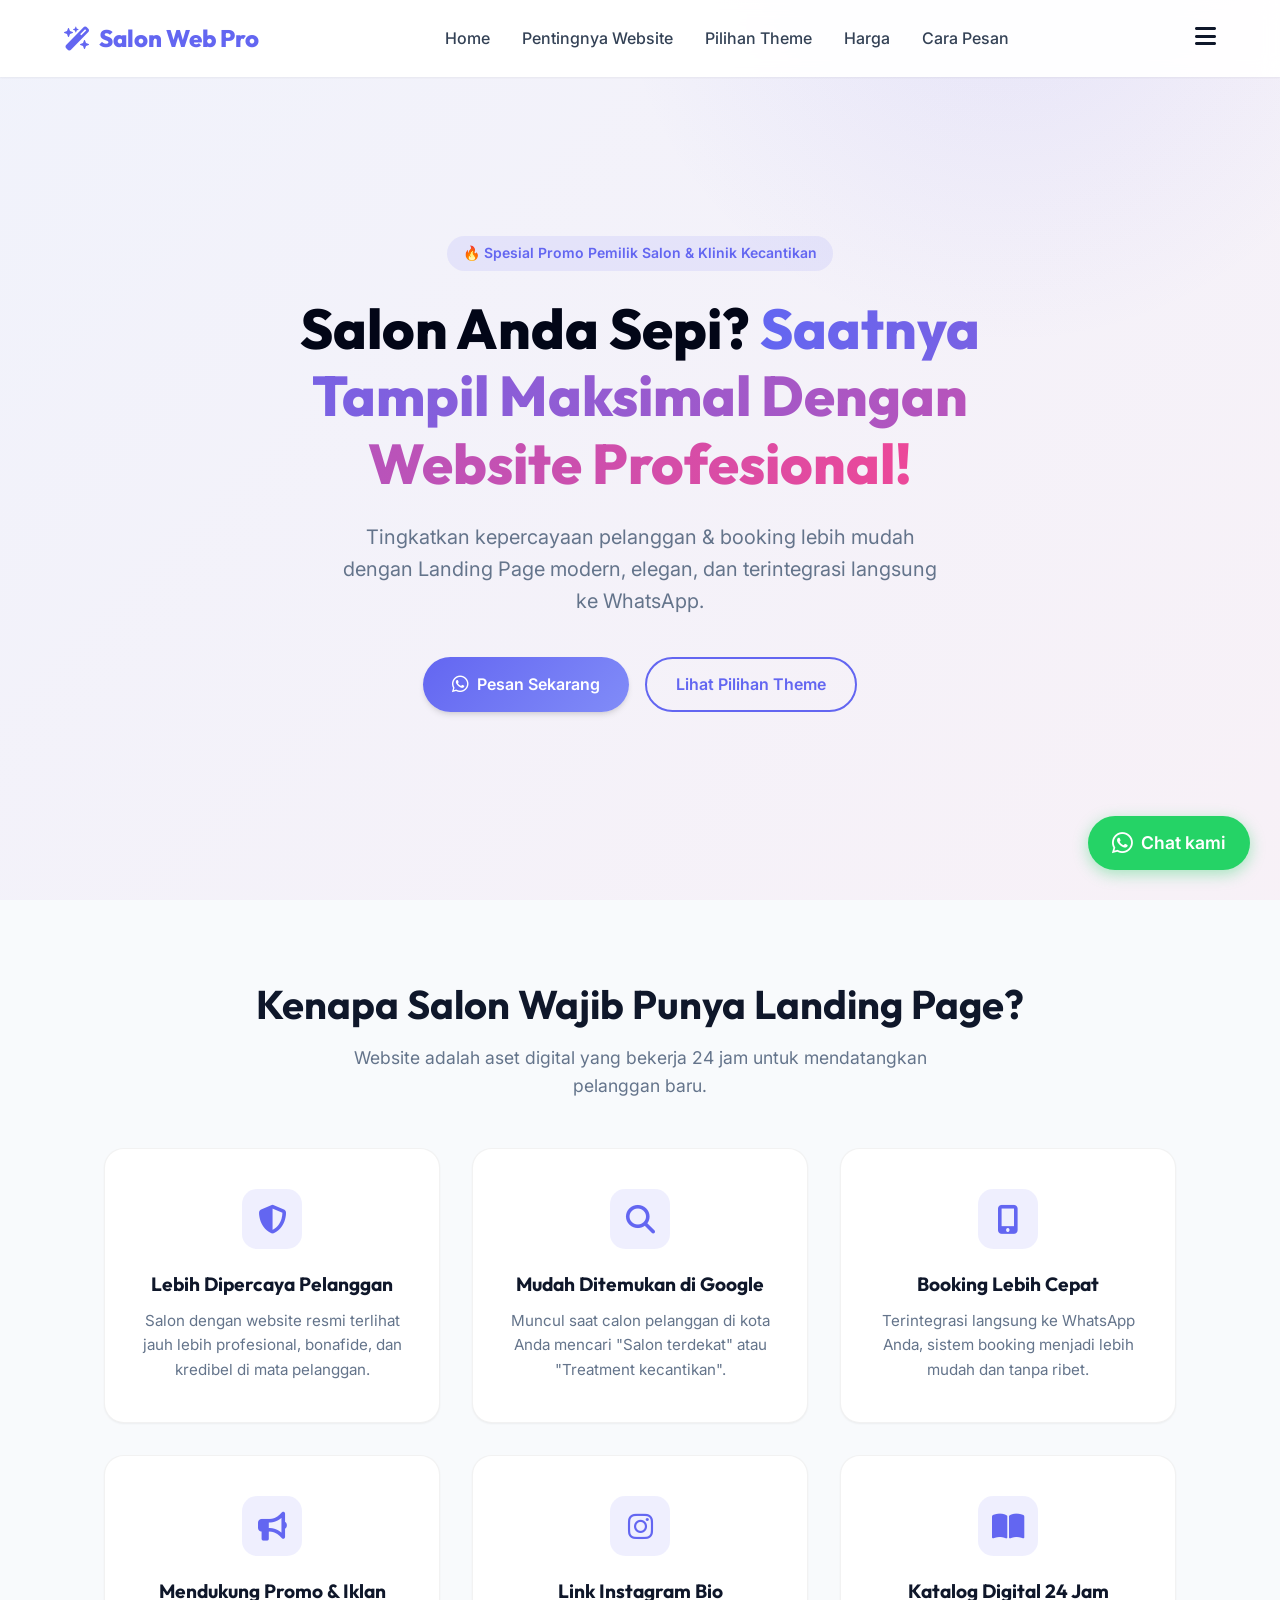
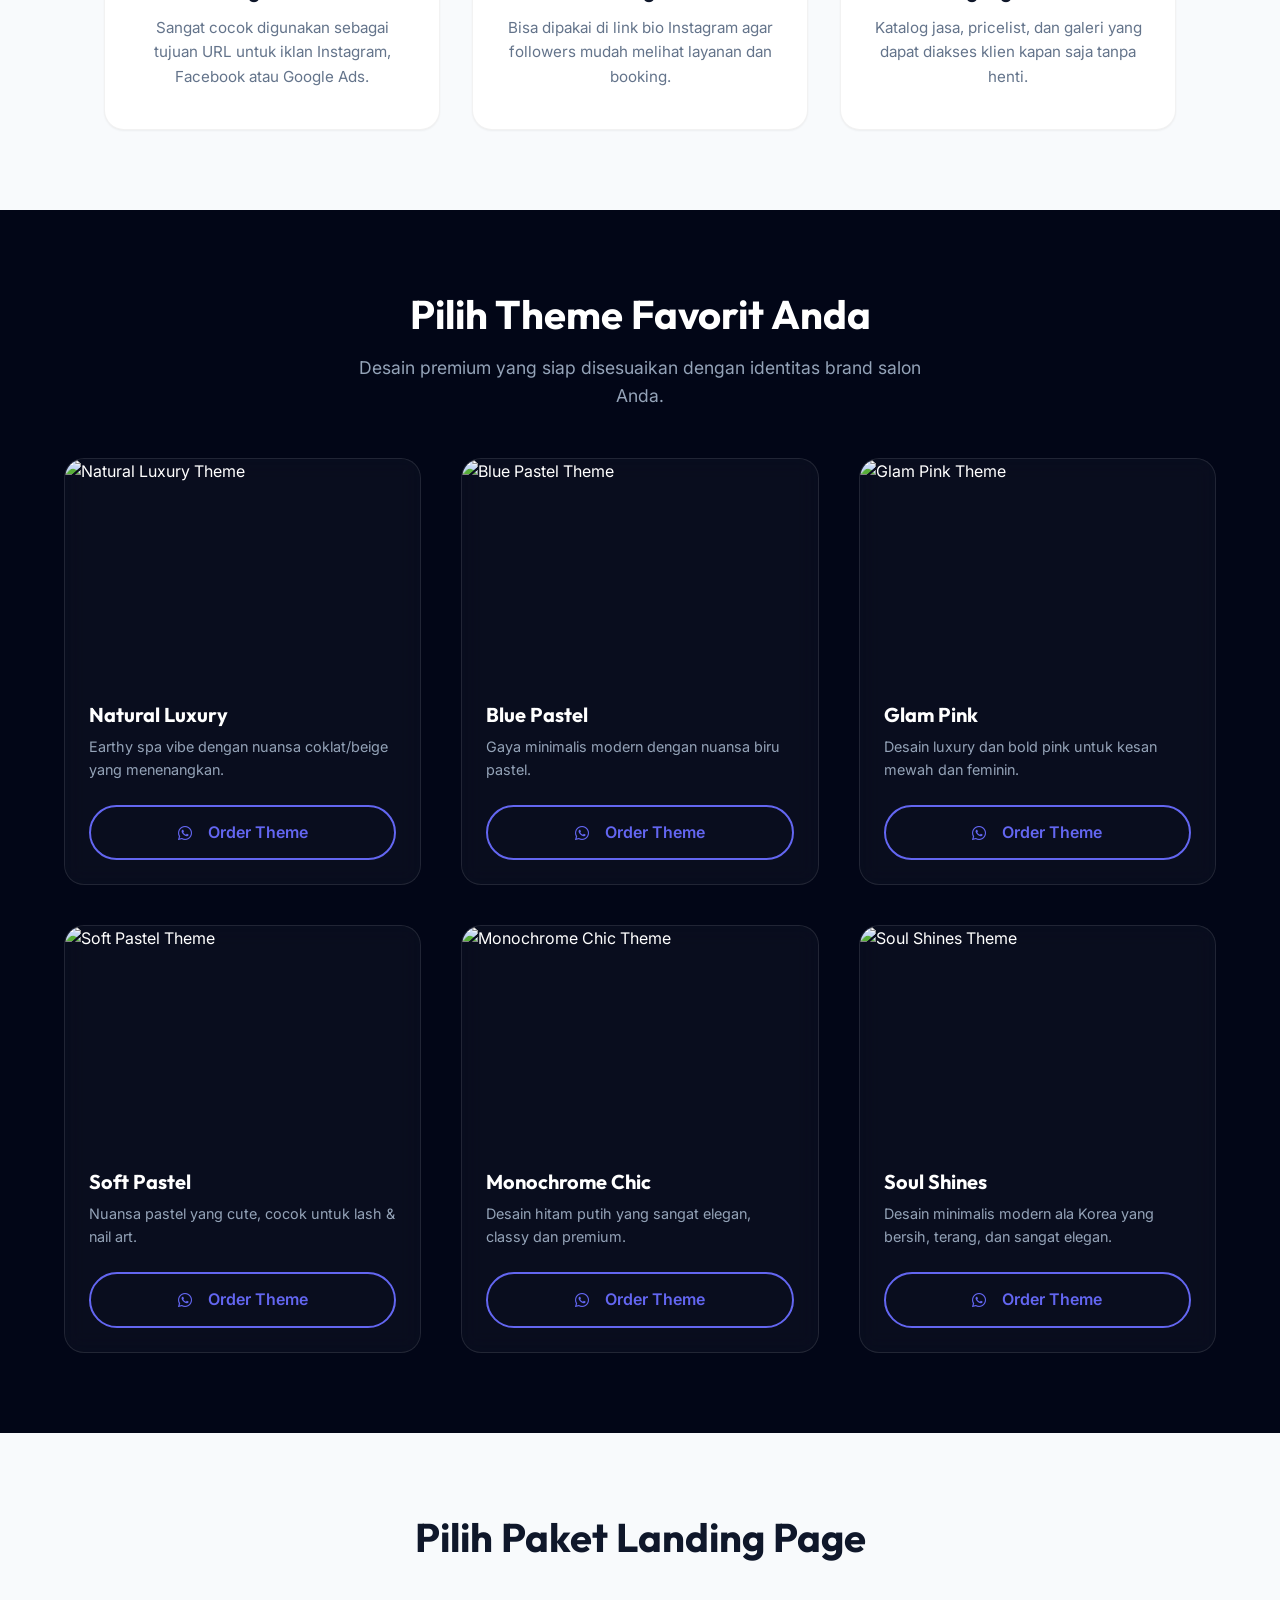
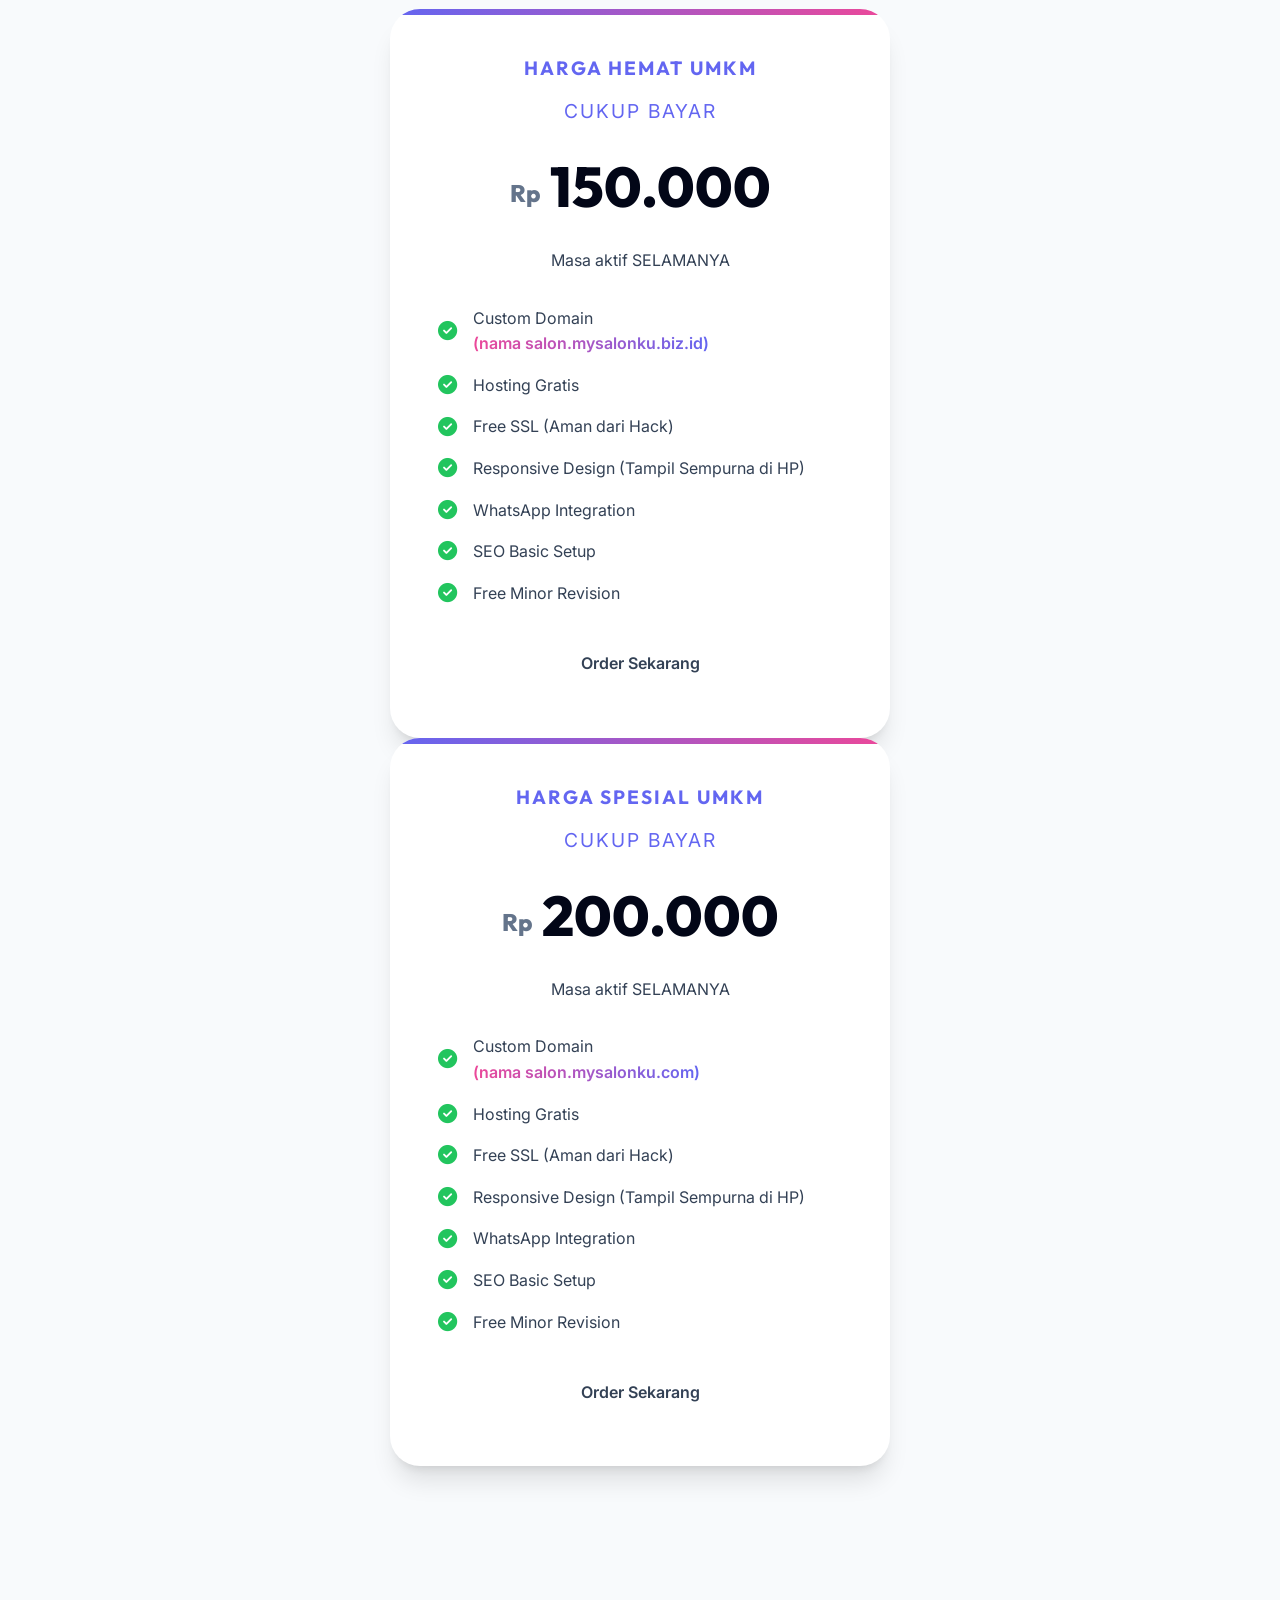
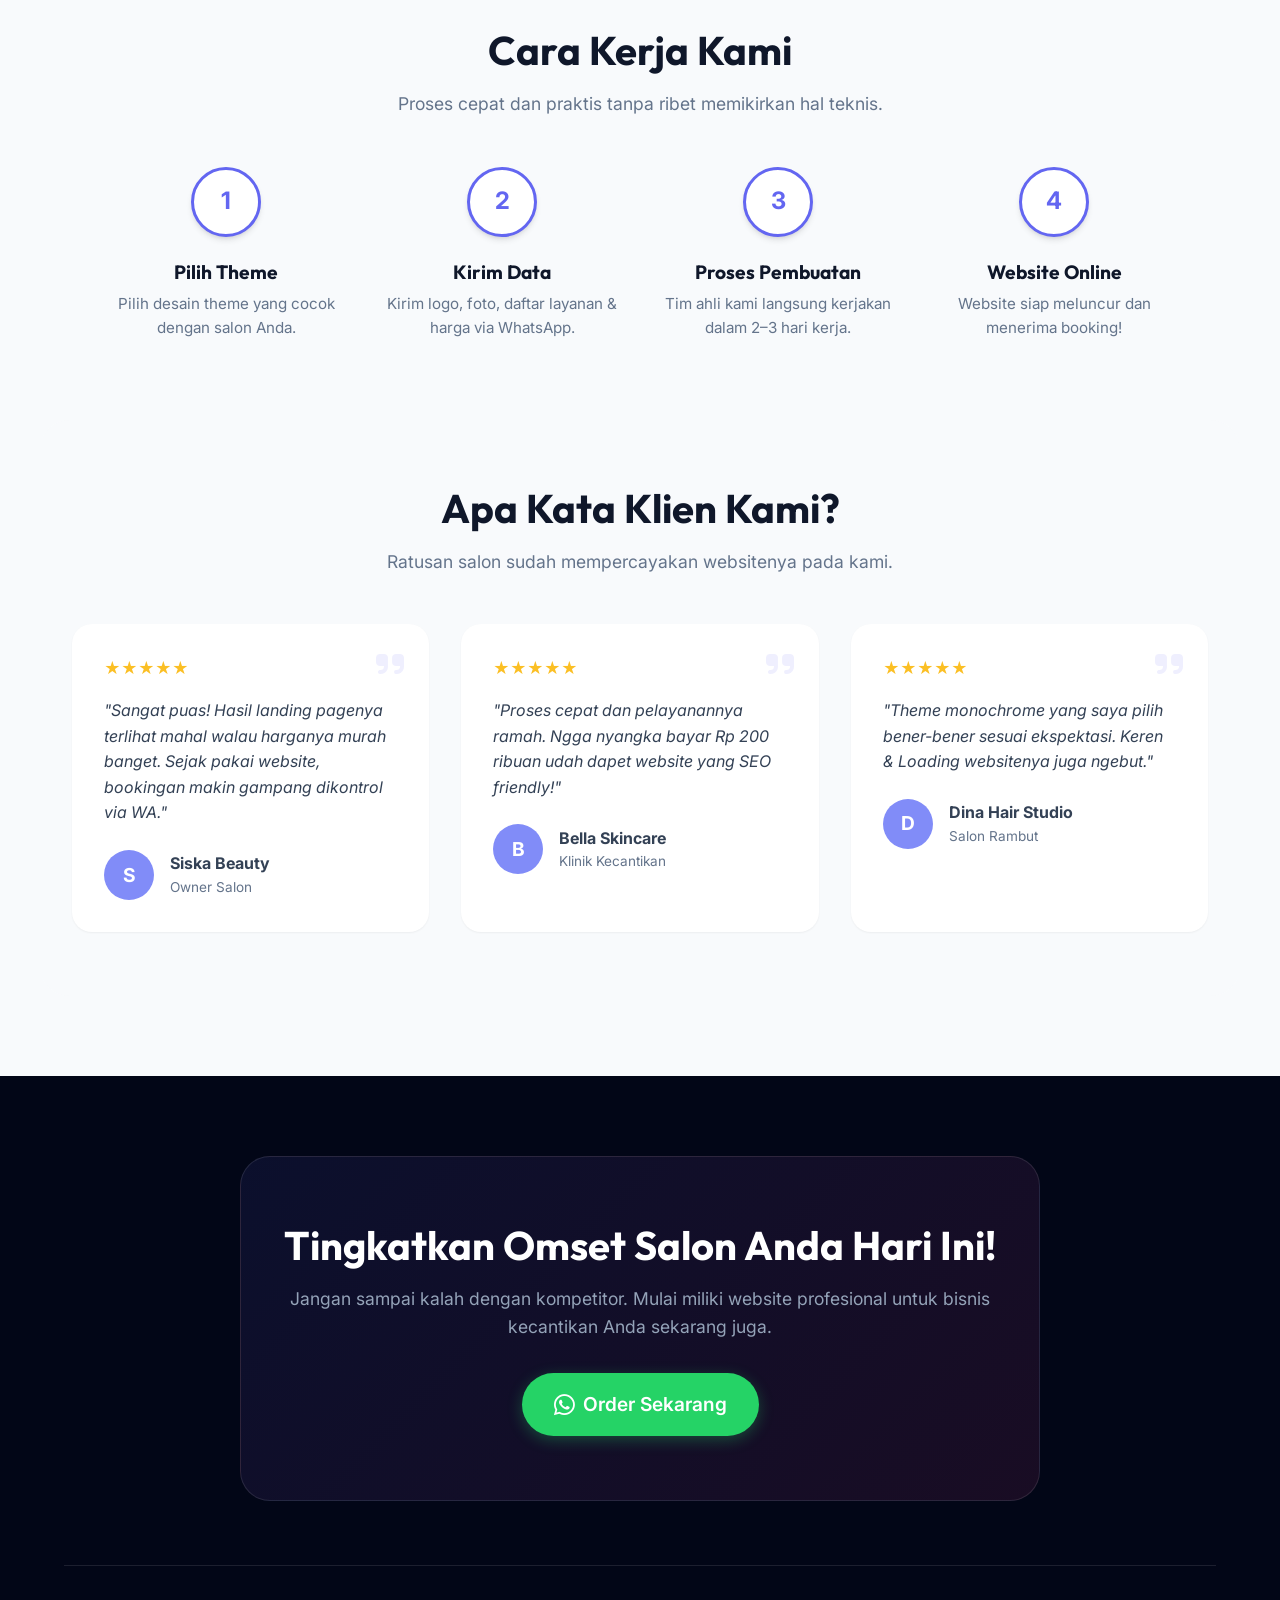
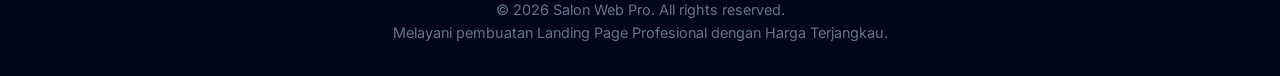
==== commit 02687aa1: "Add files via upload" ====
--- a/index.html
+++ b/index.html
@@ -127,7 +127,7 @@
                         <img src="https://images.unsplash.com/photo-1540555700478-4be289fbecef?q=80&w=800&auto=format&fit=crop"
                             alt="Natural Luxury Theme">
                         <div class="theme-overlay">
-                            <a href="templates/natural-luxury.html" class="btn btn-light"><i class="fas fa-eye"></i> Lihat
+                            <a href="natural-luxury.html" class="btn btn-light"><i class="fas fa-eye"></i> Lihat
                                 Demo</a>
                         </div>
                     </div>
@@ -146,7 +146,7 @@
                         <img src="https://images.unsplash.com/photo-1560066984-138dadb4c035?q=80&w=800&auto=format&fit=crop"
                             alt="Blue Pastel Theme">
                         <div class="theme-overlay">
-                            <a href="templates/blue-pastel.html" class="btn btn-light"><i class="fas fa-eye"></i> Lihat Demo</a>
+                            <a href="blue-pastel.html" class="btn btn-light"><i class="fas fa-eye"></i> Lihat Demo</a>
                         </div>
                     </div>
                     <div class="theme-content">
@@ -164,7 +164,7 @@
                         <img src="https://images.unsplash.com/photo-1522337360788-8b13dee7a37e?q=80&w=800&auto=format&fit=crop"
                             alt="Glam Pink Theme">
                         <div class="theme-overlay">
-                            <a href="templates/glam-pink.html" class="btn btn-light"><i class="fas fa-eye"></i> Lihat Demo</a>
+                            <a href="glam-pink.html" class="btn btn-light"><i class="fas fa-eye"></i> Lihat Demo</a>
                         </div>
                     </div>
                     <div class="theme-content">
@@ -182,7 +182,7 @@
                         <img src="https://images.unsplash.com/photo-1620916566398-39f1143ab7be?q=80&w=800&auto=format&fit=crop"
                             alt="Soft Pastel Theme">
                         <div class="theme-overlay">
-                            <a href="templates/soft-pastel.html" class="btn btn-light"><i class="fas fa-eye"></i> Lihat Demo</a>
+                            <a href="soft-pastel.html" class="btn btn-light"><i class="fas fa-eye"></i> Lihat Demo</a>
                         </div>
                     </div>
                     <div class="theme-content">
@@ -200,7 +200,7 @@
                         <img src="https://images.unsplash.com/photo-1540555700478-4be289fbecef?q=80&w=800&auto=format&fit=crop"
                             alt="Monochrome Chic Theme">
                         <div class="theme-overlay">
-                            <a href="templates/monochrome-chic.html" class="btn btn-light"><i class="fas fa-eye"></i> Lihat
+                            <a href="monochrome-chic.html" class="btn btn-light"><i class="fas fa-eye"></i> Lihat
                                 Demo</a>
                         </div>
                     </div>
@@ -219,7 +219,7 @@
                         <img src="https://images.unsplash.com/photo-1522337660859-02fbefca4702?q=80&w=800&auto=format&fit=crop"
                             alt="Soul Shines Theme">
                         <div class="theme-overlay">
-                            <a href="templates/seoul-shine.html" class="btn btn-light"><i class="fas fa-eye"></i> Lihat Demo</a>
+                            <a href="seoul-shine.html" class="btn btn-light"><i class="fas fa-eye"></i> Lihat Demo</a>
                         </div>
                     </div>
                     <div class="theme-content">
@@ -237,26 +237,59 @@
     <!-- Pricing Section -->
     <section id="pricing" class="pricing-section">
         <div class="container relative">
-            <div class="pricing-card reveal">
-                <div class="pricing-header">
-                    <h3>Harga Spesial UMKM</h3>
-                    <h3 class="pricing-subtitle">Cukup Bayar</h3>
-                    <div class="pricing-price"><span>Rp</span> 200.000</div>
-                    <p>Masa aktif SELAMANYA</p>
-                </div>
-                <ul class="pricing-features">
-                    <li><i class="fas fa-check-circle"></i> Custom Domain (nama salon.salonku.biz.id)</li>
-                    <li><i class="fas fa-check-circle"></i> Hosting Gratis </li>
-                    <li><i class="fas fa-check-circle"></i> Free SSL (Aman dari Hack)</li>
-                    <li><i class="fas fa-check-circle"></i> Responsive Design (Tampil Sempurna di HP)</li>
-                    <li><i class="fas fa-check-circle"></i> WhatsApp Integration</li>
-                    <li><i class="fas fa-check-circle"></i> SEO Basic Setup</li>
-                    <li><i class="fas fa-check-circle"></i> Free Minor Revision</li>
-                </ul>
-                <a href="https://wa.me/628128341650?text=Halo%20Admin,%20saya%20mau%20ambil%20paket%20Landing%20Page%20Rp%20200.000"
-                    target="_blank" class="btn btn-primary" style="width: 100%; font-size: 1.1rem; padding: 1rem;">
-                    Order Sekarang
-                </a>
+            <h2 class="section-title reveal" style="margin-bottom: 3rem;">Pilih Paket Landing Page</h2>
+            <div class="pricing-grid reveal">
+                <!-- Card 1 -->
+                <div class="pricing-card">
+                    <div class="pricing-card-top-gradient"></div>
+                    <div class="pricing-header">
+                        <h3 class="pricing-badge-text">HARGA HEMAT UMKM</h3>
+                        <p class="pricing-subtitle">CUKUP BAYAR</p>
+                        <div class="pricing-price"><span>Rp</span> 150.000</div>
+                        <p class="pricing-validity">Masa aktif SELAMANYA</p>
+                    </div>
+                    <ul class="pricing-features">
+                        <li><i class="fas fa-check-circle"></i> <span>Custom Domain <br> <span
+                                    style="font-size: 1em; font-weight: 600; background: linear-gradient(90deg, #ec4899, #6366f1); -webkit-background-clip: text; background-clip: text; -webkit-text-fill-color: transparent;">(nama
+                                    salon.mysalonku.biz.id)</span></span></li>
+                        <li><i class="fas fa-check-circle"></i> Hosting Gratis</li>
+                        <li><i class="fas fa-check-circle"></i> Free SSL (Aman dari Hack)</li>
+                        <li><i class="fas fa-check-circle"></i> Responsive Design (Tampil Sempurna di HP)</li>
+                        <li><i class="fas fa-check-circle"></i> WhatsApp Integration</li>
+                        <li><i class="fas fa-check-circle"></i> SEO Basic Setup</li>
+                        <li><i class="fas fa-check-circle"></i> Free Minor Revision</li>
+                    </ul>
+                    <a href="https://wa.me/628128341650?text=Halo%20Admin,%20saya%20mau%20ambil%20paket%20Landing%20Page%20Rp%20150.000"
+                        target="_blank" class="btn pricing-btn">
+                        Order Sekarang
+                    </a>
+                </div>
+
+                <!-- Card 2 -->
+                <div class="pricing-card" style="transition-delay: 0.1s">
+                    <div class="pricing-card-top-gradient"></div>
+                    <div class="pricing-header">
+                        <h3 class="pricing-badge-text">HARGA SPESIAL UMKM</h3>
+                        <p class="pricing-subtitle">CUKUP BAYAR</p>
+                        <div class="pricing-price"><span>Rp</span> 200.000</div>
+                        <p class="pricing-validity">Masa aktif SELAMANYA</p>
+                    </div>
+                    <ul class="pricing-features">
+                        <li><i class="fas fa-check-circle"></i> <span>Custom Domain <br> <span
+                                    style="font-size: 1em; font-weight: 600; background: linear-gradient(90deg, #ec4899, #6366f1); -webkit-background-clip: text; background-clip: text; -webkit-text-fill-color: transparent;">(nama
+                                    salon.mysalonku.com)</span></span></li>
+                        <li><i class="fas fa-check-circle"></i> Hosting Gratis</li>
+                        <li><i class="fas fa-check-circle"></i> Free SSL (Aman dari Hack)</li>
+                        <li><i class="fas fa-check-circle"></i> Responsive Design (Tampil Sempurna di HP)</li>
+                        <li><i class="fas fa-check-circle"></i> WhatsApp Integration</li>
+                        <li><i class="fas fa-check-circle"></i> SEO Basic Setup</li>
+                        <li><i class="fas fa-check-circle"></i> Free Minor Revision</li>
+                    </ul>
+                    <a href="https://wa.me/628128341650?text=Halo%20Admin,%20saya%20mau%20ambil%20paket%20Landing%20Page%20Rp%20200.000"
+                        target="_blank" class="btn pricing-btn">
+                        Order Sekarang
+                    </a>
+                </div>
             </div>
         </div>
     </section>
@@ -366,9 +399,4 @@
     <script src="script.js"></script>
 </body>
 
-
-</html>
-
-
-
-
+</html>
--- a/style.css
+++ b/style.css
@@ -469,6 +469,14 @@
     margin-bottom: 1rem;
 }
 
+.pricing-subtitle {
+    color: var(--primary);
+    font-size: 1.2rem;
+    text-transform: uppercase;
+    letter-spacing: 2px;
+    margin-bottom: 1rem;
+}
+
 .pricing-price {
     font-size: 3.5rem;
     font-weight: 800;
@@ -846,4 +854,5 @@
     #why .features-grid {
         grid-template-columns: 1fr;
     }
-}+
+}
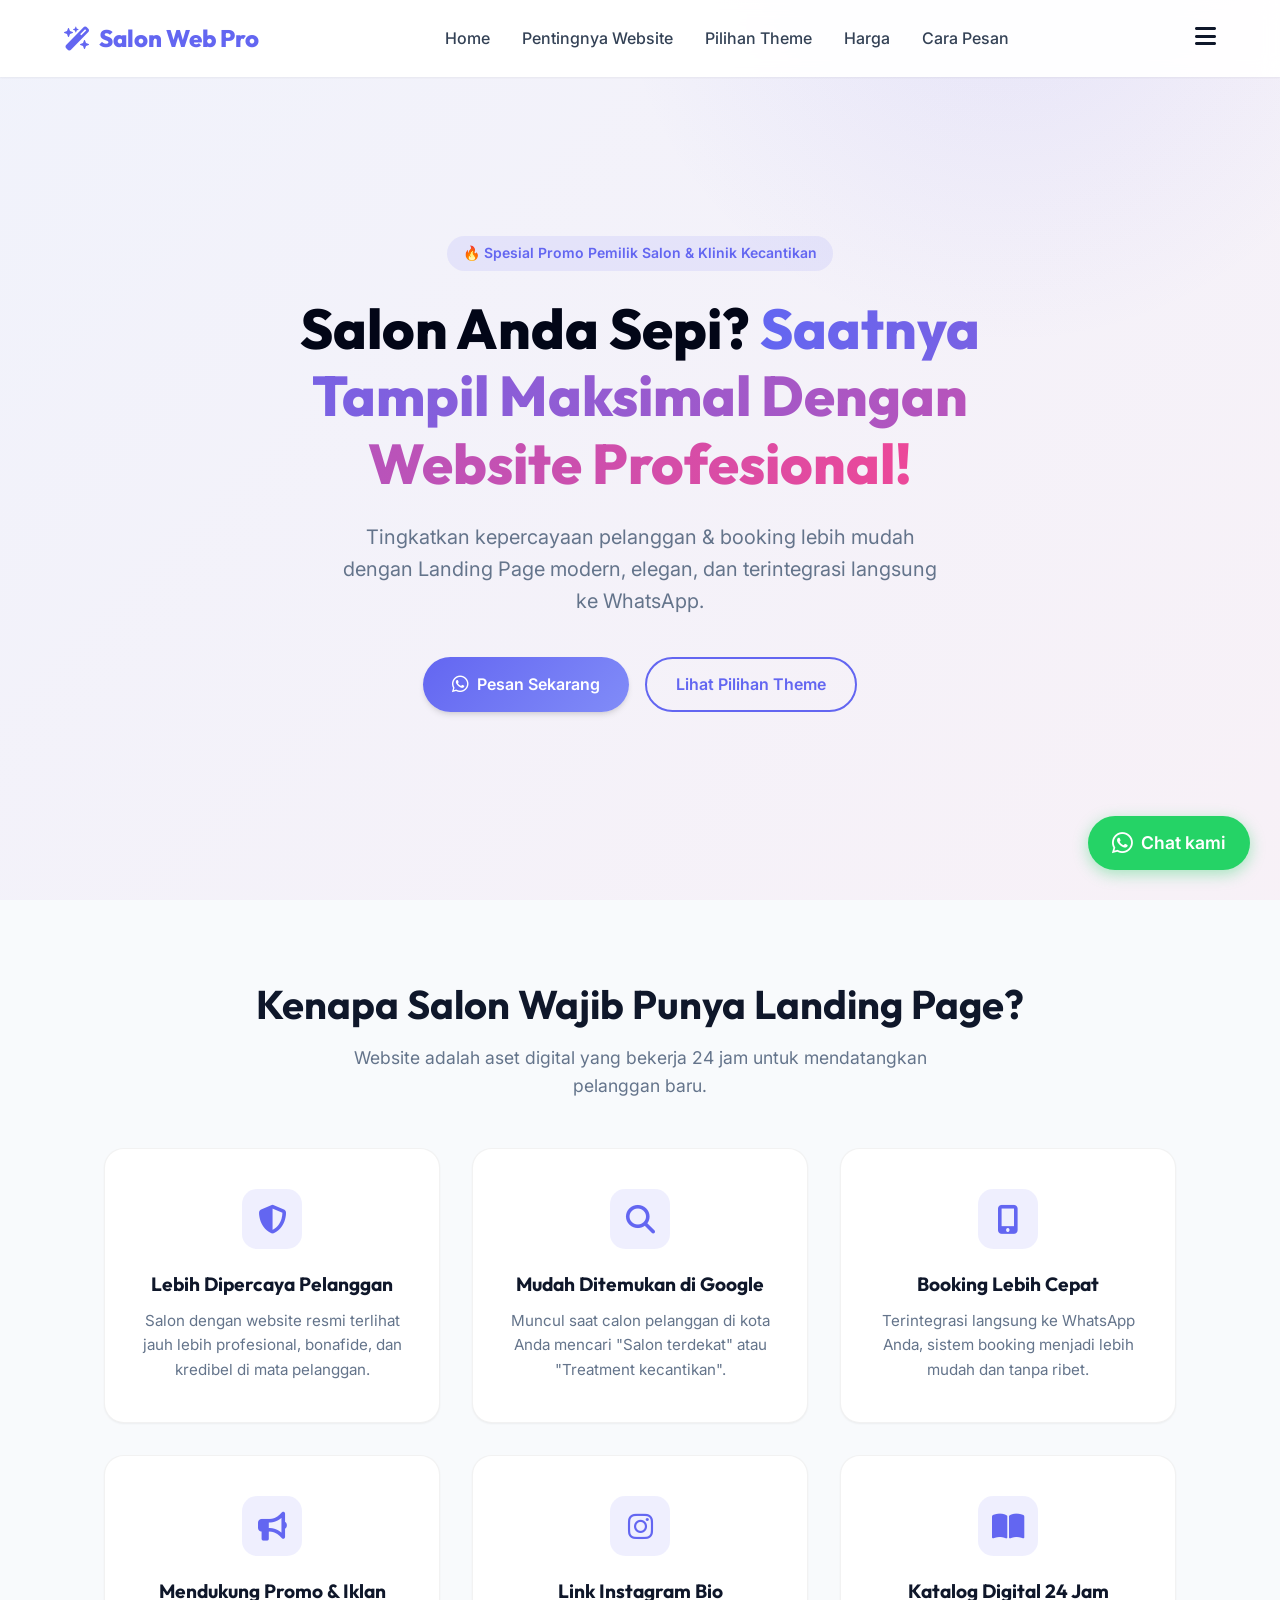
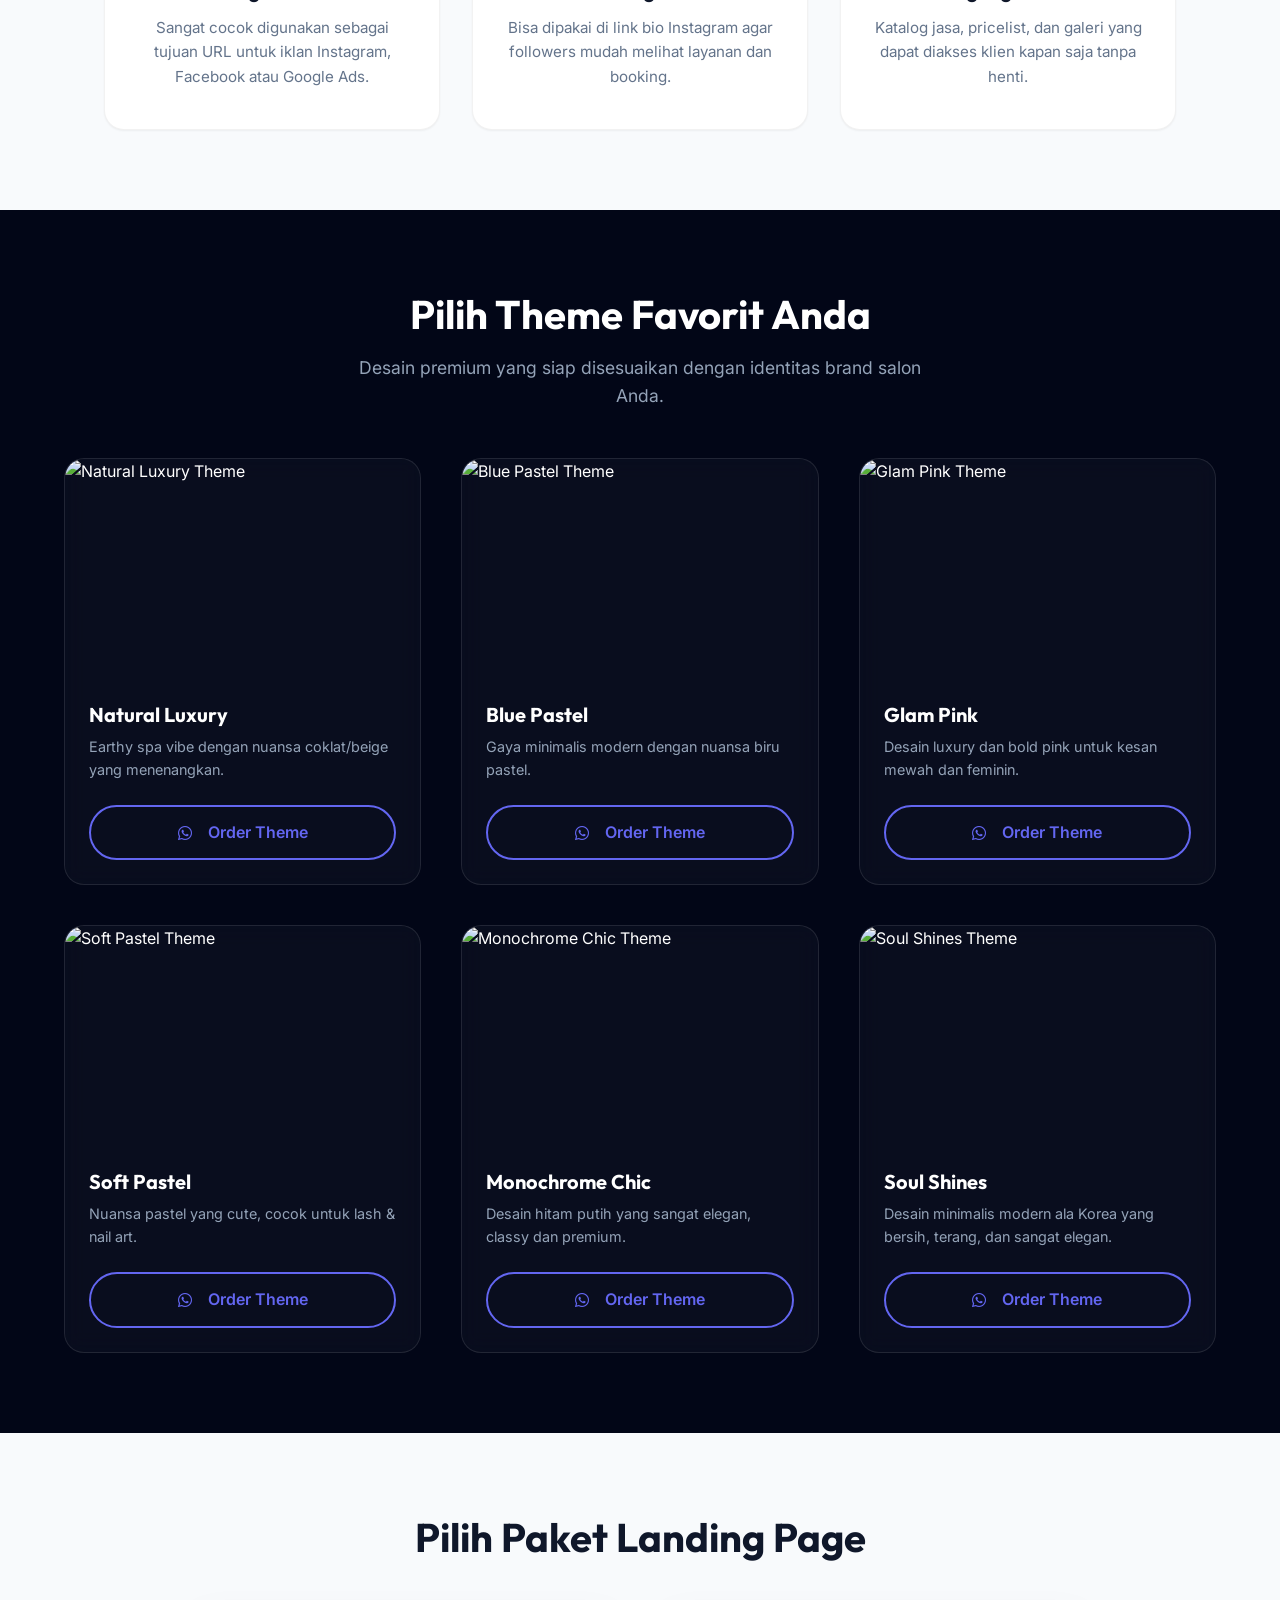
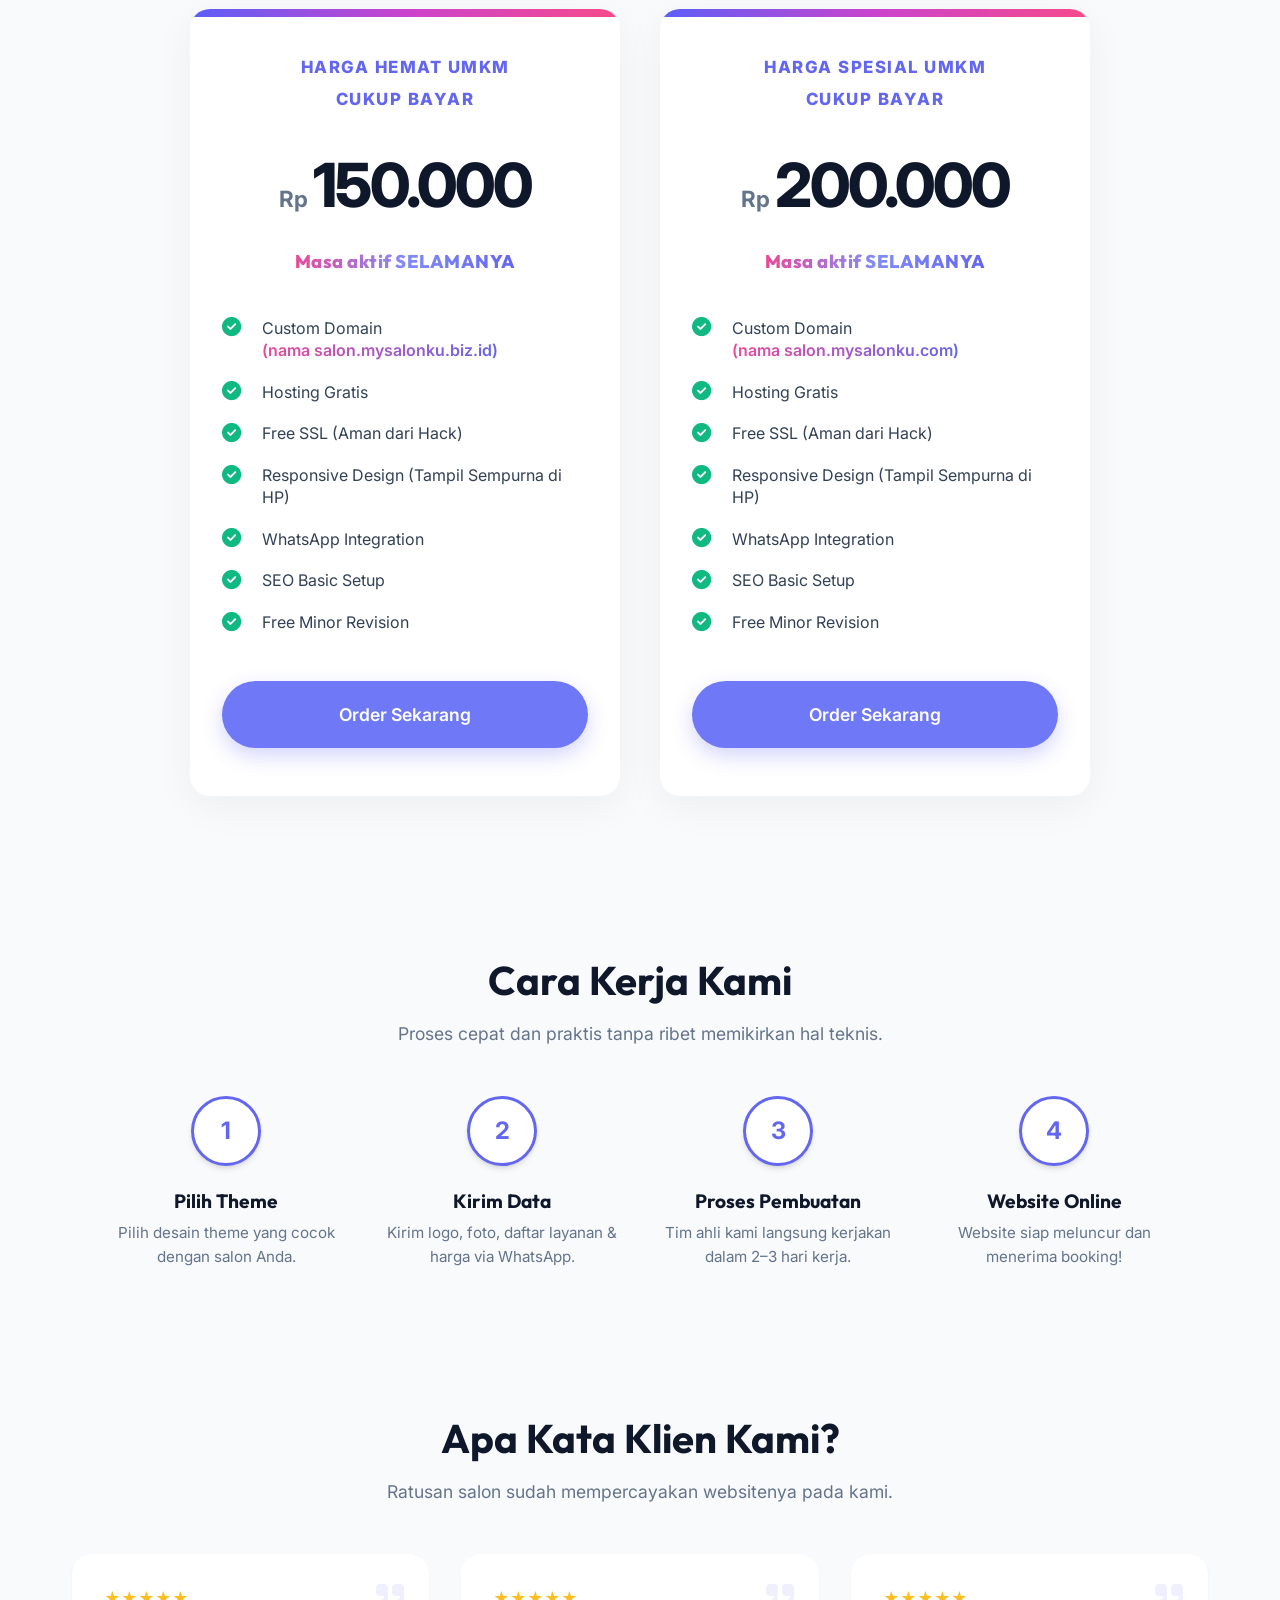
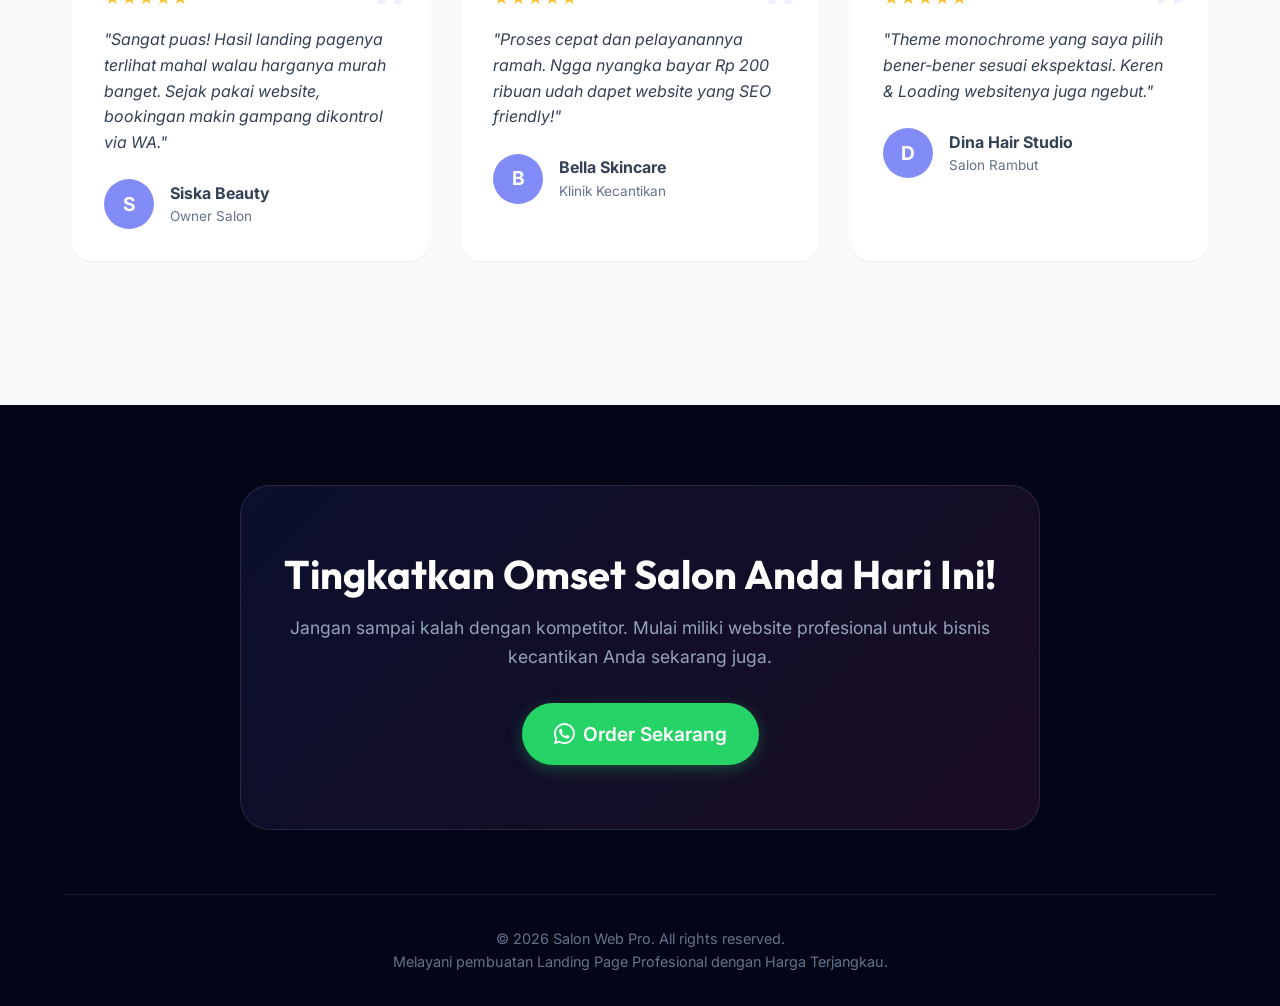
==== commit d7f2e9df: "Update index.html" ====
--- a/index.html
+++ b/index.html
@@ -27,7 +27,7 @@
     <meta name="twitter:card" content="summary_large_image">
 
     <!-- Styles & Icons -->
-    <link rel="stylesheet" href="style.css">
+    <link rel="stylesheet" href="../style.css">
     <link rel="stylesheet" href="https://cdnjs.cloudflare.com/ajax/libs/font-awesome/6.4.0/css/all.min.css">
 </head>
 
@@ -396,7 +396,7 @@
         <i class="fab fa-whatsapp"></i> Chat kami
     </a>
 
-    <script src="script.js"></script>
+    <script src="../script.js"></script>
 </body>
 
-</html>+</html>
--- a/style.css
+++ b/style.css
@@ -265,6 +265,7 @@
 .hero-title span {
     background: linear-gradient(to right, var(--primary), var(--secondary));
     -webkit-background-clip: text;
+    background-clip: text;
     -webkit-text-fill-color: transparent;
 }
 
@@ -436,79 +437,150 @@
 
 /* Pricing Section */
 .pricing-section {
-    background: var(--light);
+    background: #f8fafc;
+}
+
+.pricing-grid {
+    display: grid;
+    grid-template-columns: repeat(auto-fit, minmax(320px, 1fr));
+    gap: 2.5rem;
+    max-width: 900px;
+    margin: 0 auto;
 }
 
 .pricing-card {
-    max-width: 500px;
-    margin: 0 auto;
     background: var(--white);
-    border-radius: 30px;
-    padding: 3rem;
-    box-shadow: var(--shadow-xl);
+    border-radius: 20px;
+    padding: 3rem 2rem;
+    box-shadow: 0 10px 40px rgba(0, 0, 0, 0.05);
     position: relative;
     overflow: hidden;
     text-align: center;
+    border: none;
+    transition: transform 0.3s ease, box-shadow 0.3s ease;
+}
+
+.pricing-card:hover {
+    transform: translateY(-5px);
+    box-shadow: 0 15px 50px rgba(0, 0, 0, 0.08);
 }
 
 .pricing-card::before {
     content: '';
     position: absolute;
     top: 0;
+    left: 10%;
+    width: 80%;
+    height: 6px;
+    background: linear-gradient(90deg, #5b5ff7, #d94fd8, #f05286);
+    border-radius: 0 0 10px 10px;
+}
+
+.pricing-card-top-gradient {
+    position: absolute;
+    top: 0;
     left: 0;
     width: 100%;
-    height: 6px;
-    background: linear-gradient(90deg, var(--primary), var(--secondary));
-}
-
-.pricing-header h3 {
-    color: var(--primary);
-    font-size: 1.2rem;
+    height: 8px;
+    background: linear-gradient(90deg, #5b5ff7, #ca43cd, #f64a8a);
+    border-radius: 8px 8px 0 0;
+}
+
+.pricing-badge-text {
+    color: #6366f1;
+    font-size: 1.05rem;
+    font-weight: 800;
     text-transform: uppercase;
-    letter-spacing: 2px;
-    margin-bottom: 1rem;
+    letter-spacing: 1.5px;
+    margin-bottom: 0.6rem;
+    font-family: 'Inter', sans-serif;
 }
 
 .pricing-subtitle {
-    color: var(--primary);
-    font-size: 1.2rem;
+    color: #6366f1;
+    font-size: 1.05rem;
+    font-weight: 800;
     text-transform: uppercase;
-    letter-spacing: 2px;
-    margin-bottom: 1rem;
+    letter-spacing: 1.5px;
+    margin-bottom: 1.5rem;
+    font-family: 'Inter', sans-serif;
 }
 
 .pricing-price {
-    font-size: 3.5rem;
+    font-size: 3.8rem;
     font-weight: 800;
-    color: var(--darker);
-    margin-bottom: 1rem;
+    color: #0f172a;
+    margin-bottom: 0.8rem;
+    font-family: 'Inter', sans-serif;
+    display: flex;
+    justify-content: center;
+    align-items: baseline;
+    letter-spacing: -2px;
+}
+
+.pricing-price span {
+    font-size: 1.4rem;
+    font-weight: 700;
+    color: #64748b;
+    margin-right: 0.3rem;
+    letter-spacing: normal;
+}
+
+.pricing-validity {
+    font-size: 1.15rem;
+    margin-bottom: 2.5rem;
+    font-weight: 800;
     font-family: var(--font-heading);
-}
-
-.pricing-price span {
-    font-size: 1.5rem;
-    vertical-align: middle;
-    color: var(--text-muted);
+    background: linear-gradient(90deg, #ec4899, #818cf8, #6366f1);
+    -webkit-background-clip: text;
+    background-clip: text;
+    -webkit-text-fill-color: transparent;
+    display: inline-block;
+    letter-spacing: 0.5px;
 }
 
 .pricing-features {
     list-style: none;
-    margin: 2rem 0;
+    margin: 0 0 3rem 0;
     text-align: left;
+    padding: 0;
 }
 
 .pricing-features li {
     display: flex;
-    align-items: center;
+    align-items: flex-start;
     gap: 1rem;
-    margin-bottom: 1rem;
+    margin-bottom: 1.2rem;
     font-size: 1rem;
-    color: var(--text-main);
+    color: #334155;
+    line-height: 1.4;
 }
 
 .pricing-features li i {
-    color: var(--success);
+    color: #10b981;
     font-size: 1.2rem;
+    margin-top: 0.1rem;
+    min-width: 24px;
+}
+
+.pricing-btn {
+    background: #6f78f6;
+    color: white;
+    width: 100%;
+    font-size: 1.1rem;
+    font-weight: 600;
+    padding: 1.2rem;
+    border-radius: 50px;
+    border: none;
+    box-shadow: 0 8px 20px rgba(111, 120, 246, 0.3);
+    transition: all 0.3s ease;
+}
+
+.pricing-btn:hover {
+    background: #5b64e5;
+    color: white;
+    box-shadow: 0 10px 25px rgba(111, 120, 246, 0.4);
+    transform: translateY(-2px);
 }
 
 /* Process Section */
@@ -854,5 +926,4 @@
     #why .features-grid {
         grid-template-columns: 1fr;
     }
-
-}
+}
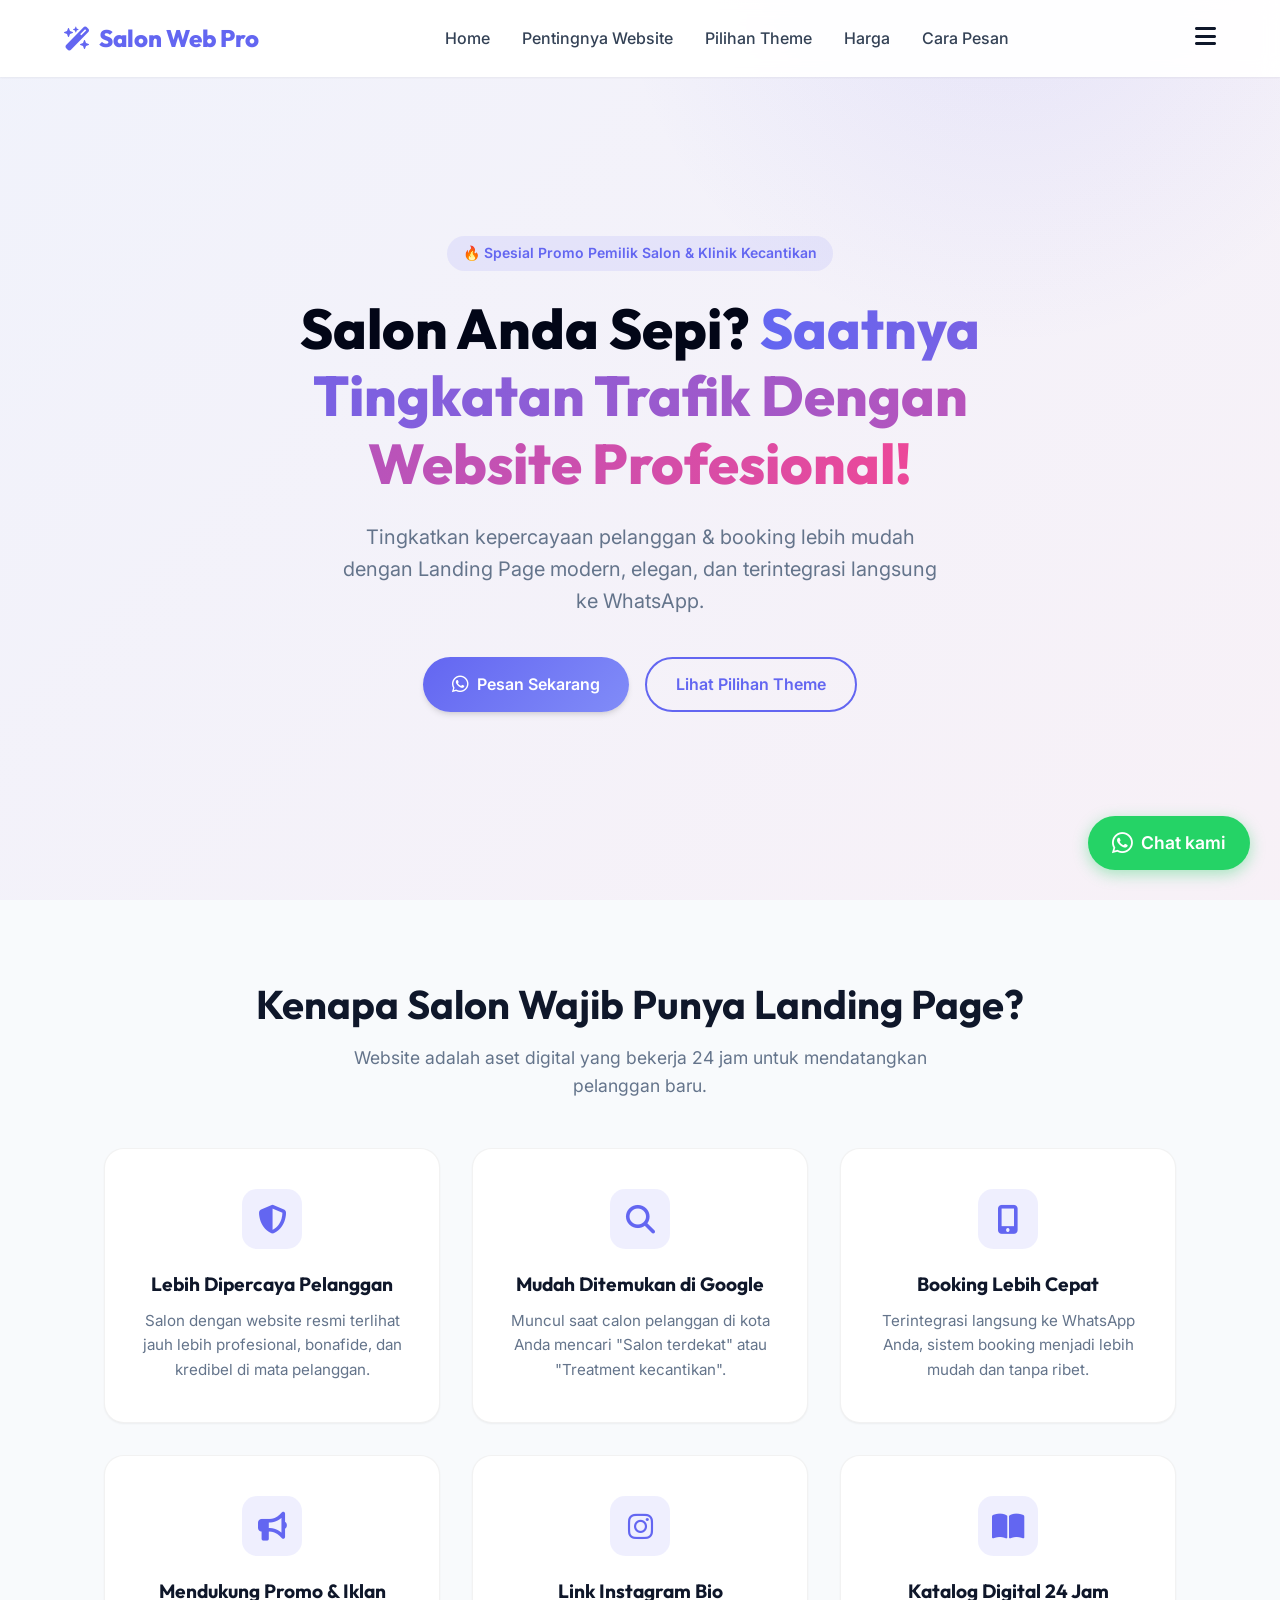
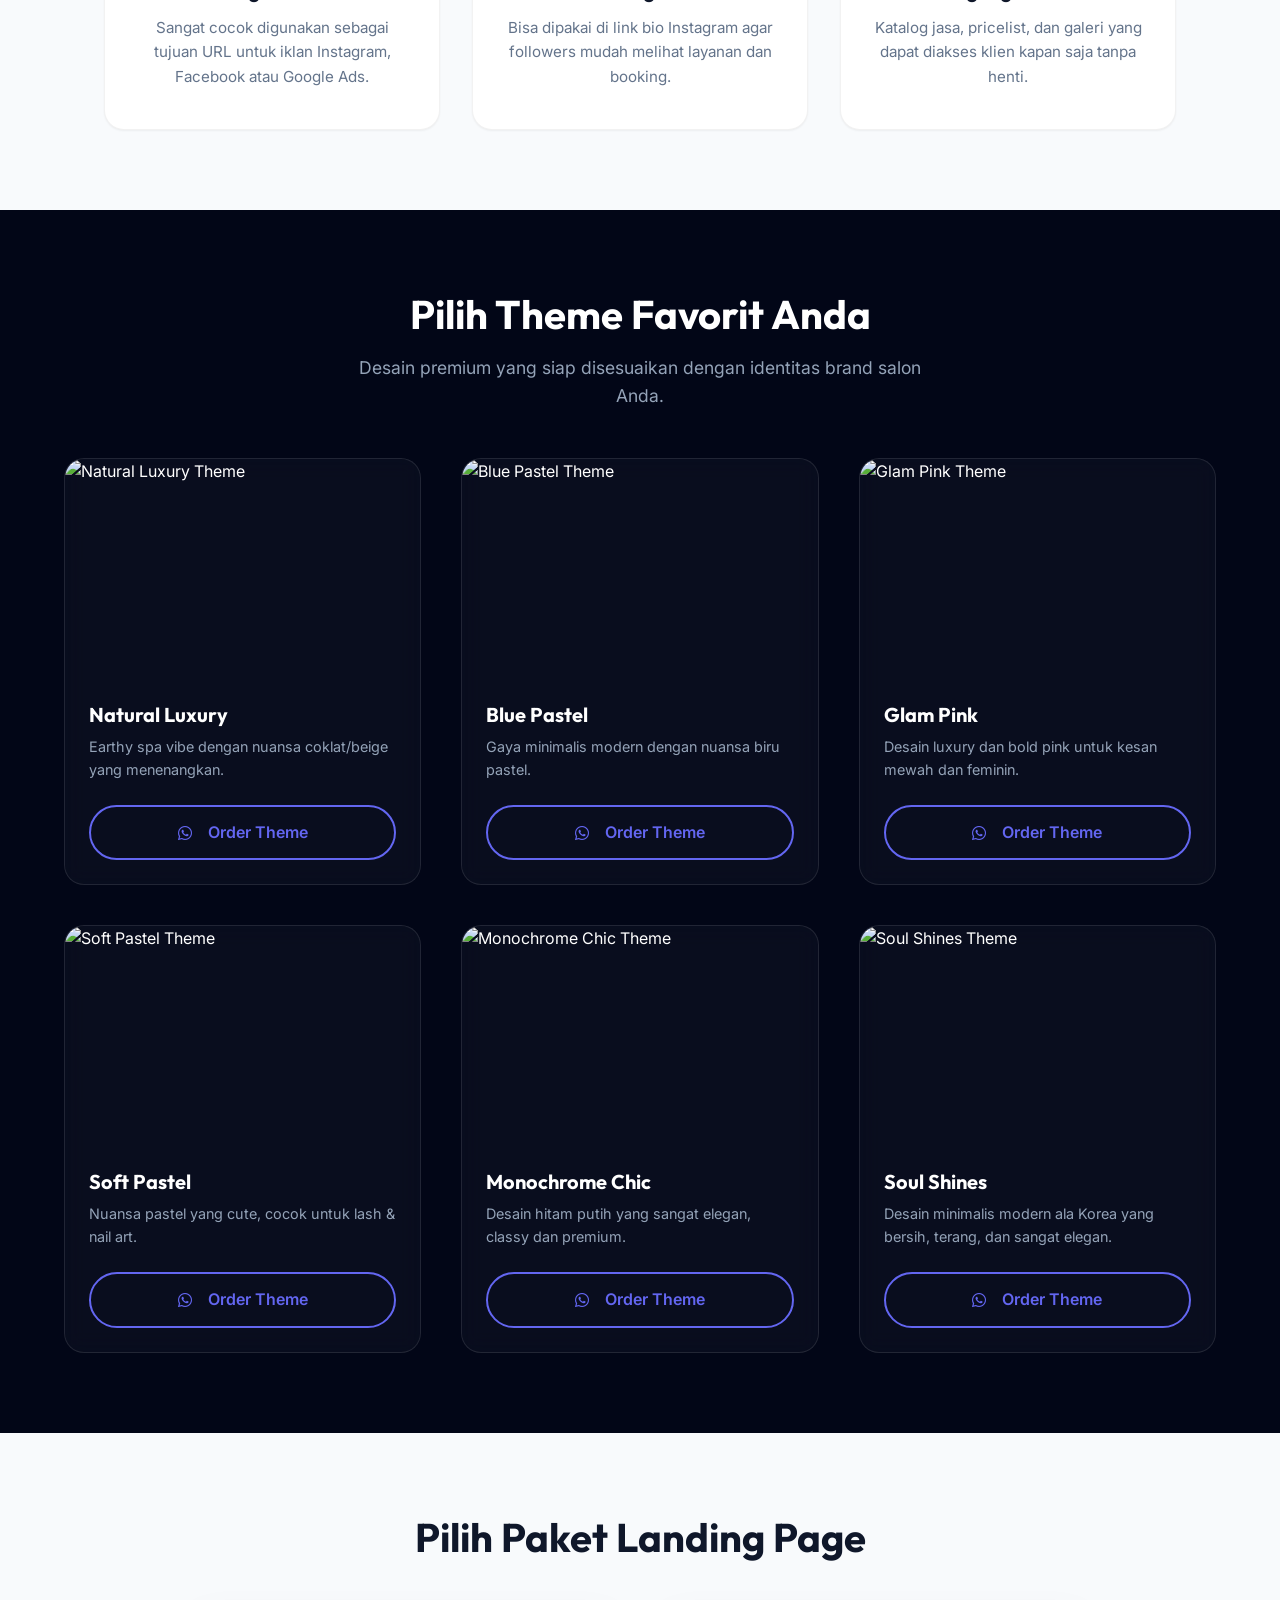
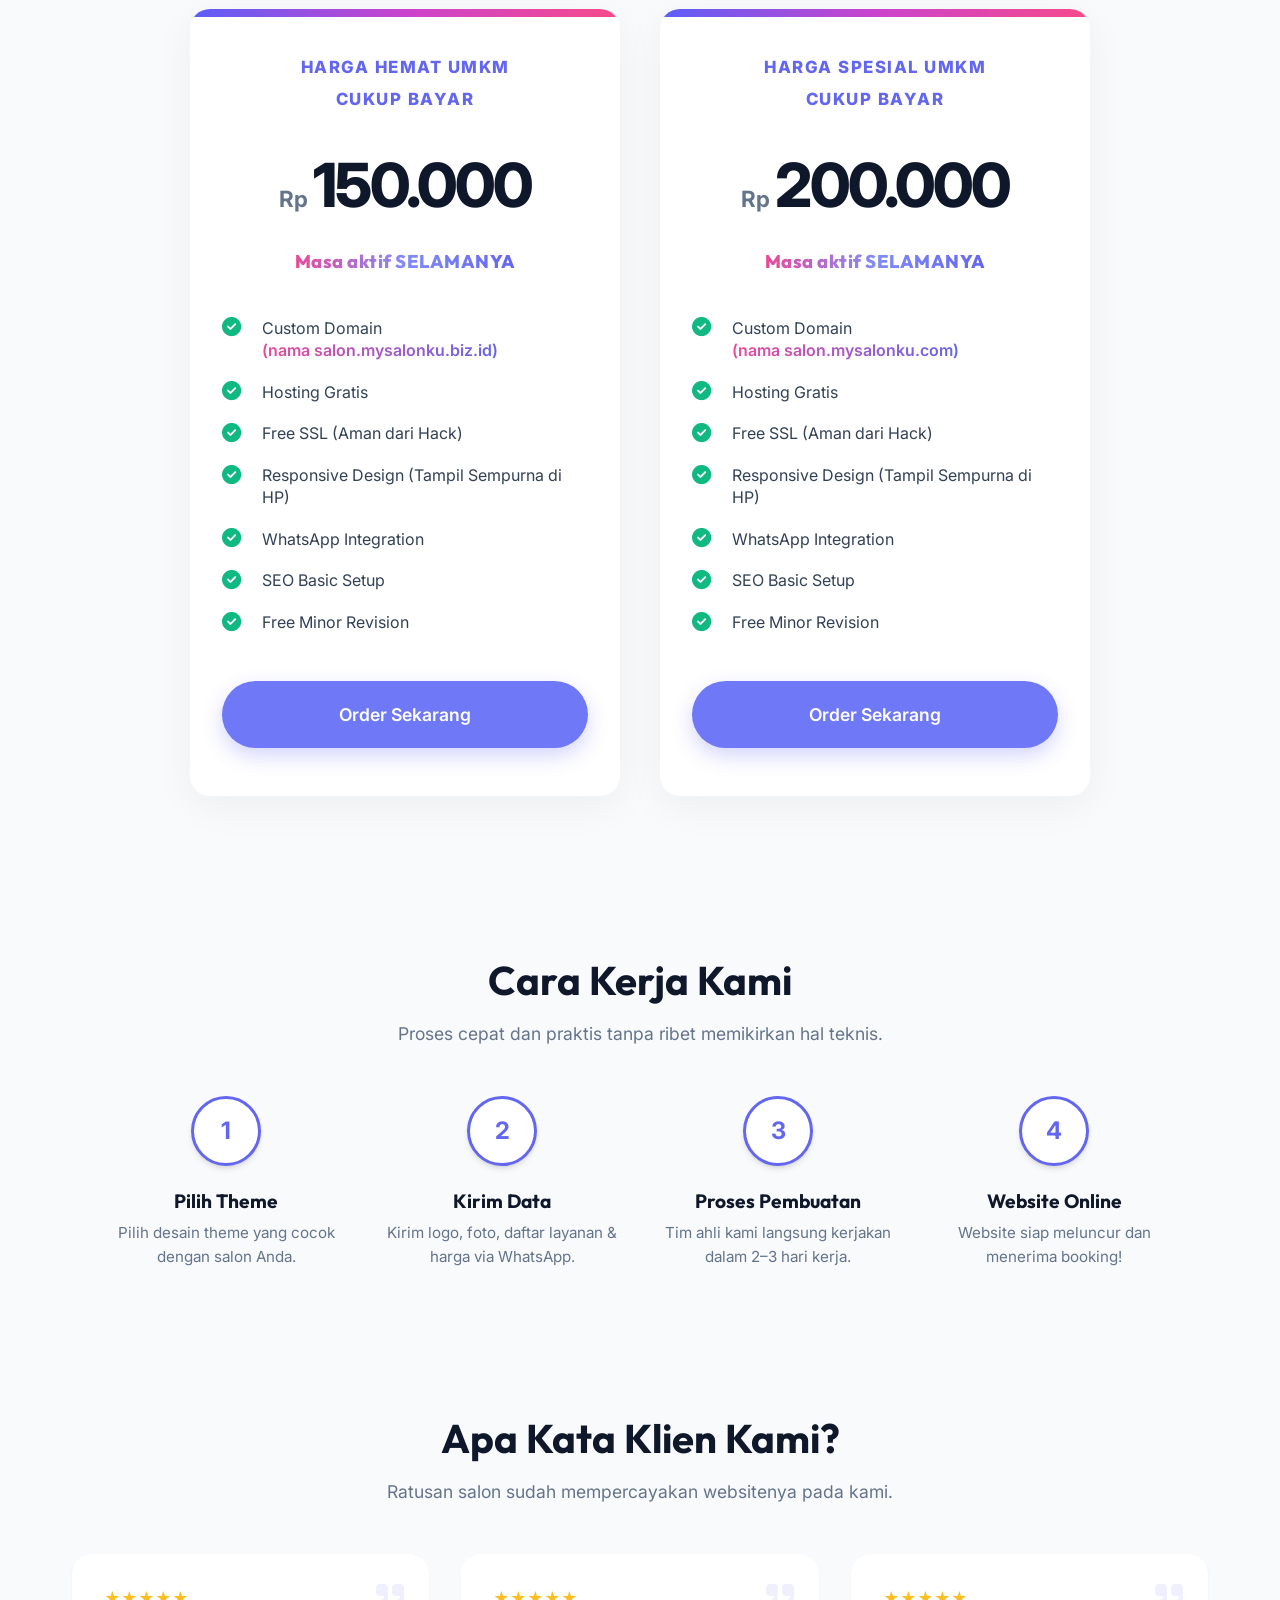
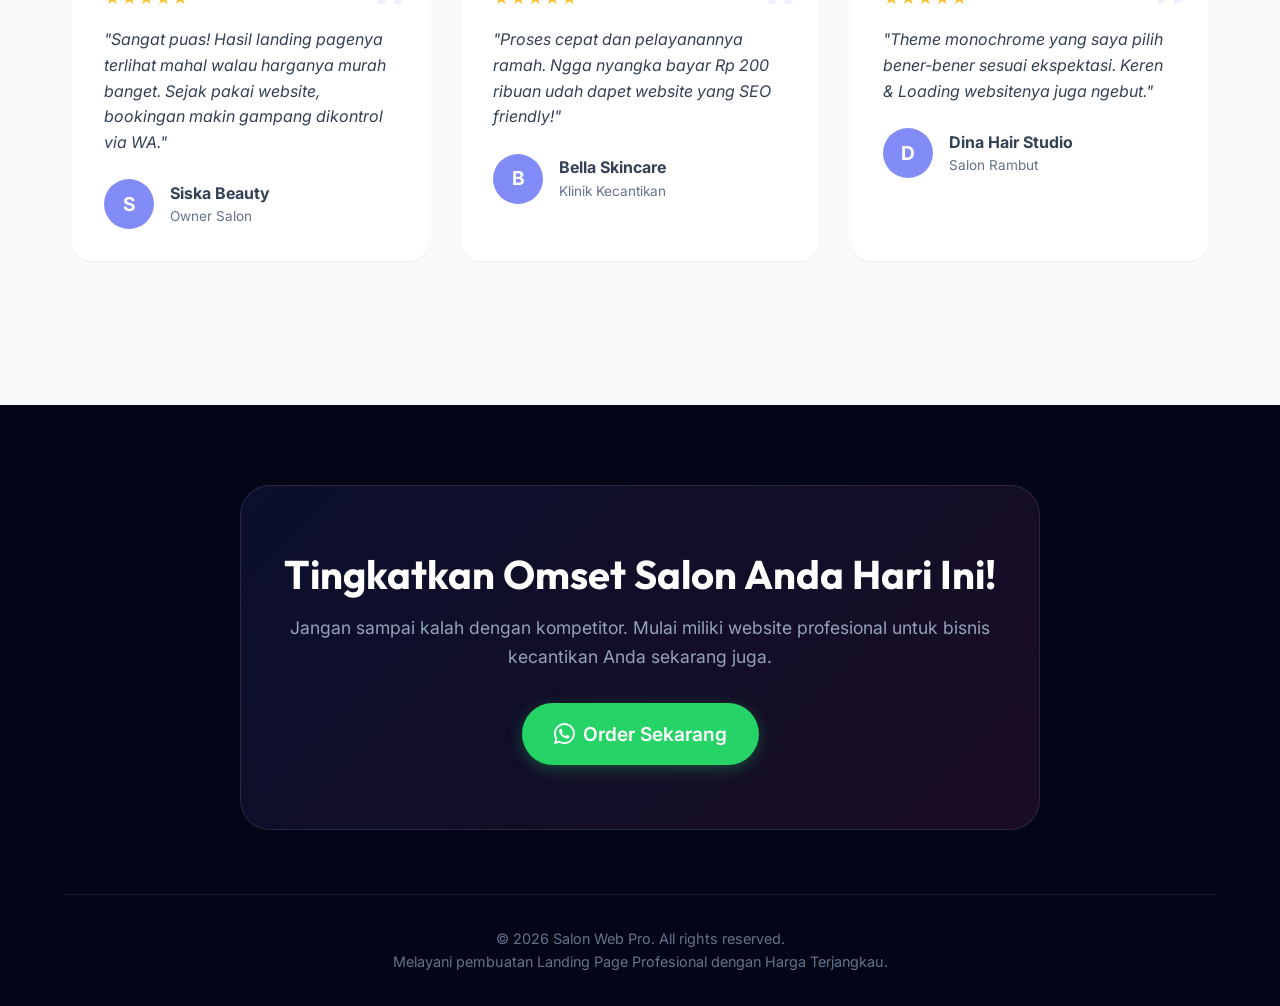
==== commit ab8dd0e8: "Update index.html" ====
--- a/index.html
+++ b/index.html
@@ -58,7 +58,7 @@
     <section id="home" class="hero">
         <div class="hero-content reveal">
             <div class="badge">🔥 Spesial Promo Pemilik Salon & Klinik Kecantikan</div>
-            <h1 class="hero-title">Salon Anda Sepi? <span>Saatnya Tampil Maksimal Dengan Website Profesional!</span>
+            <h1 class="hero-title">Salon Anda Sepi? <span>Saatnya Tingkatan Trafik  Dengan Website Profesional!</span>
             </h1>
             <p class="hero-subtitle">Tingkatkan kepercayaan pelanggan & booking lebih mudah dengan Landing Page modern,
                 elegan, dan terintegrasi langsung ke WhatsApp.</p>
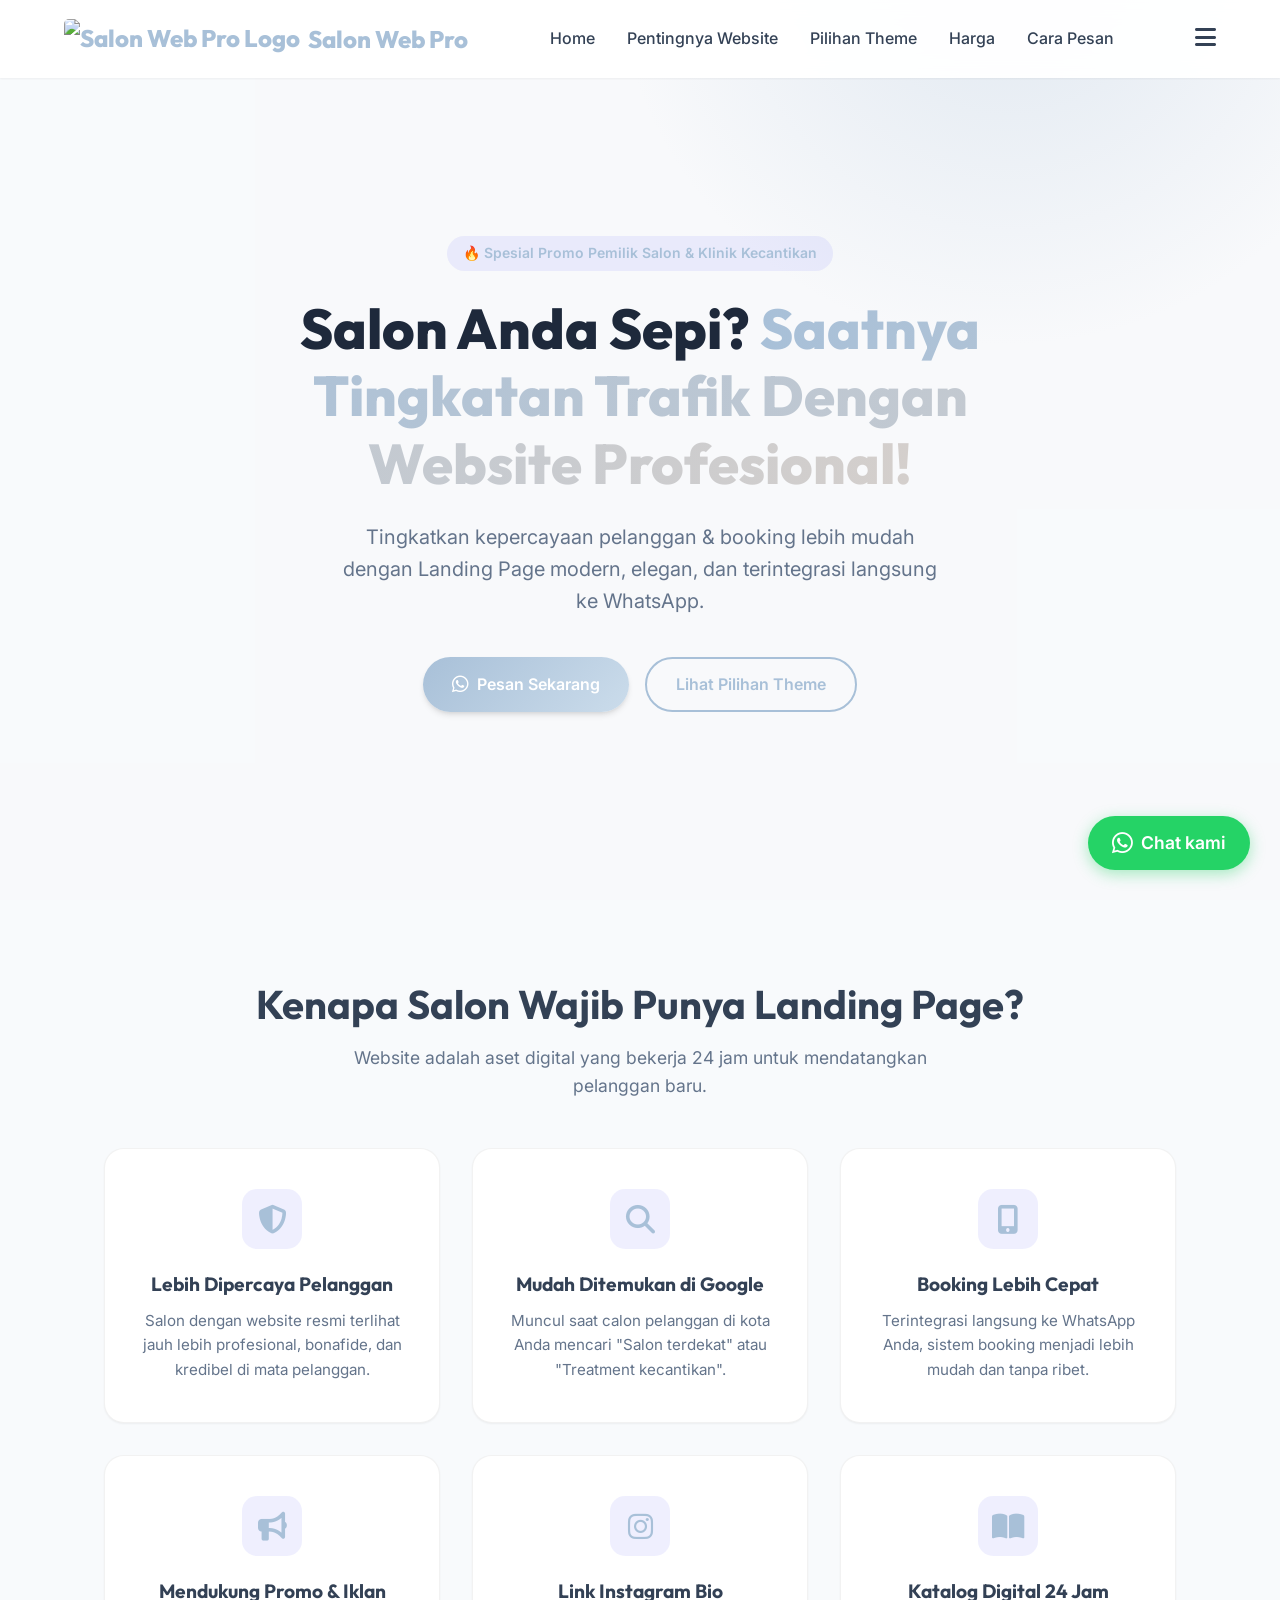
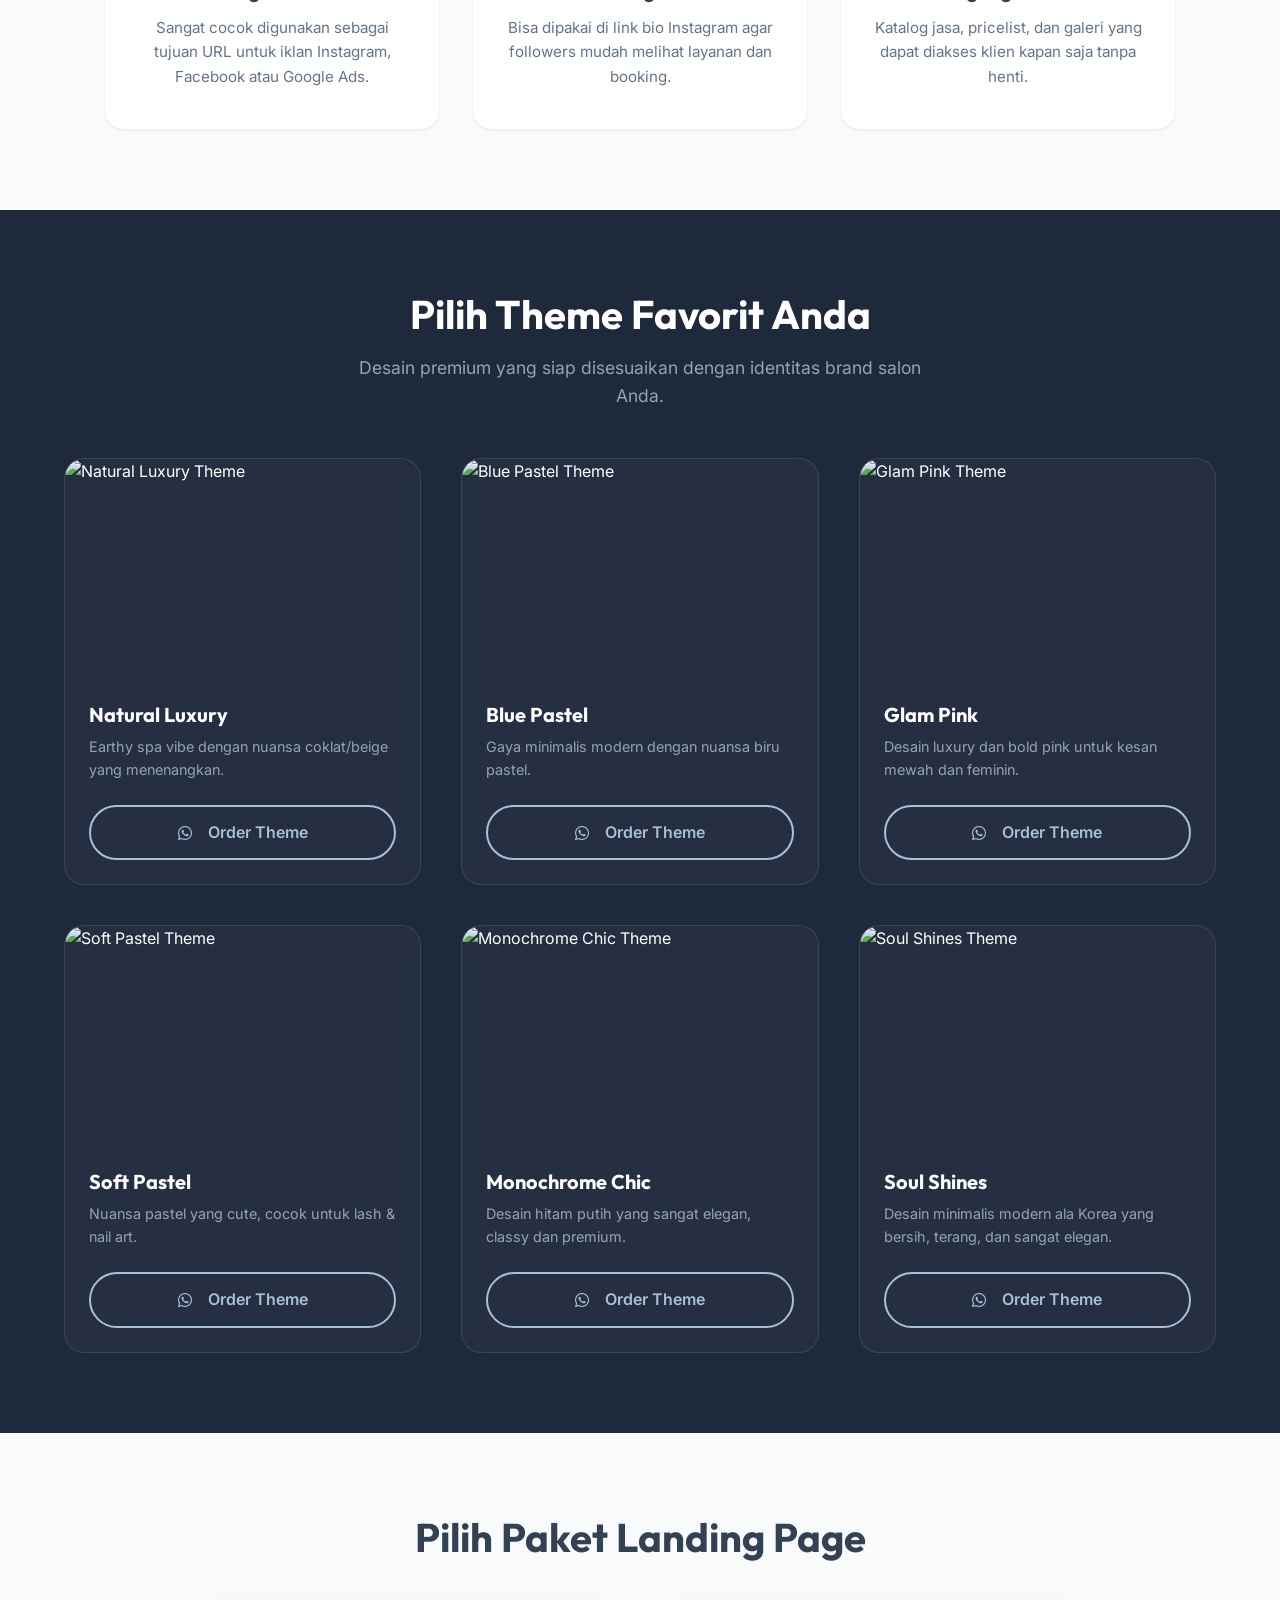
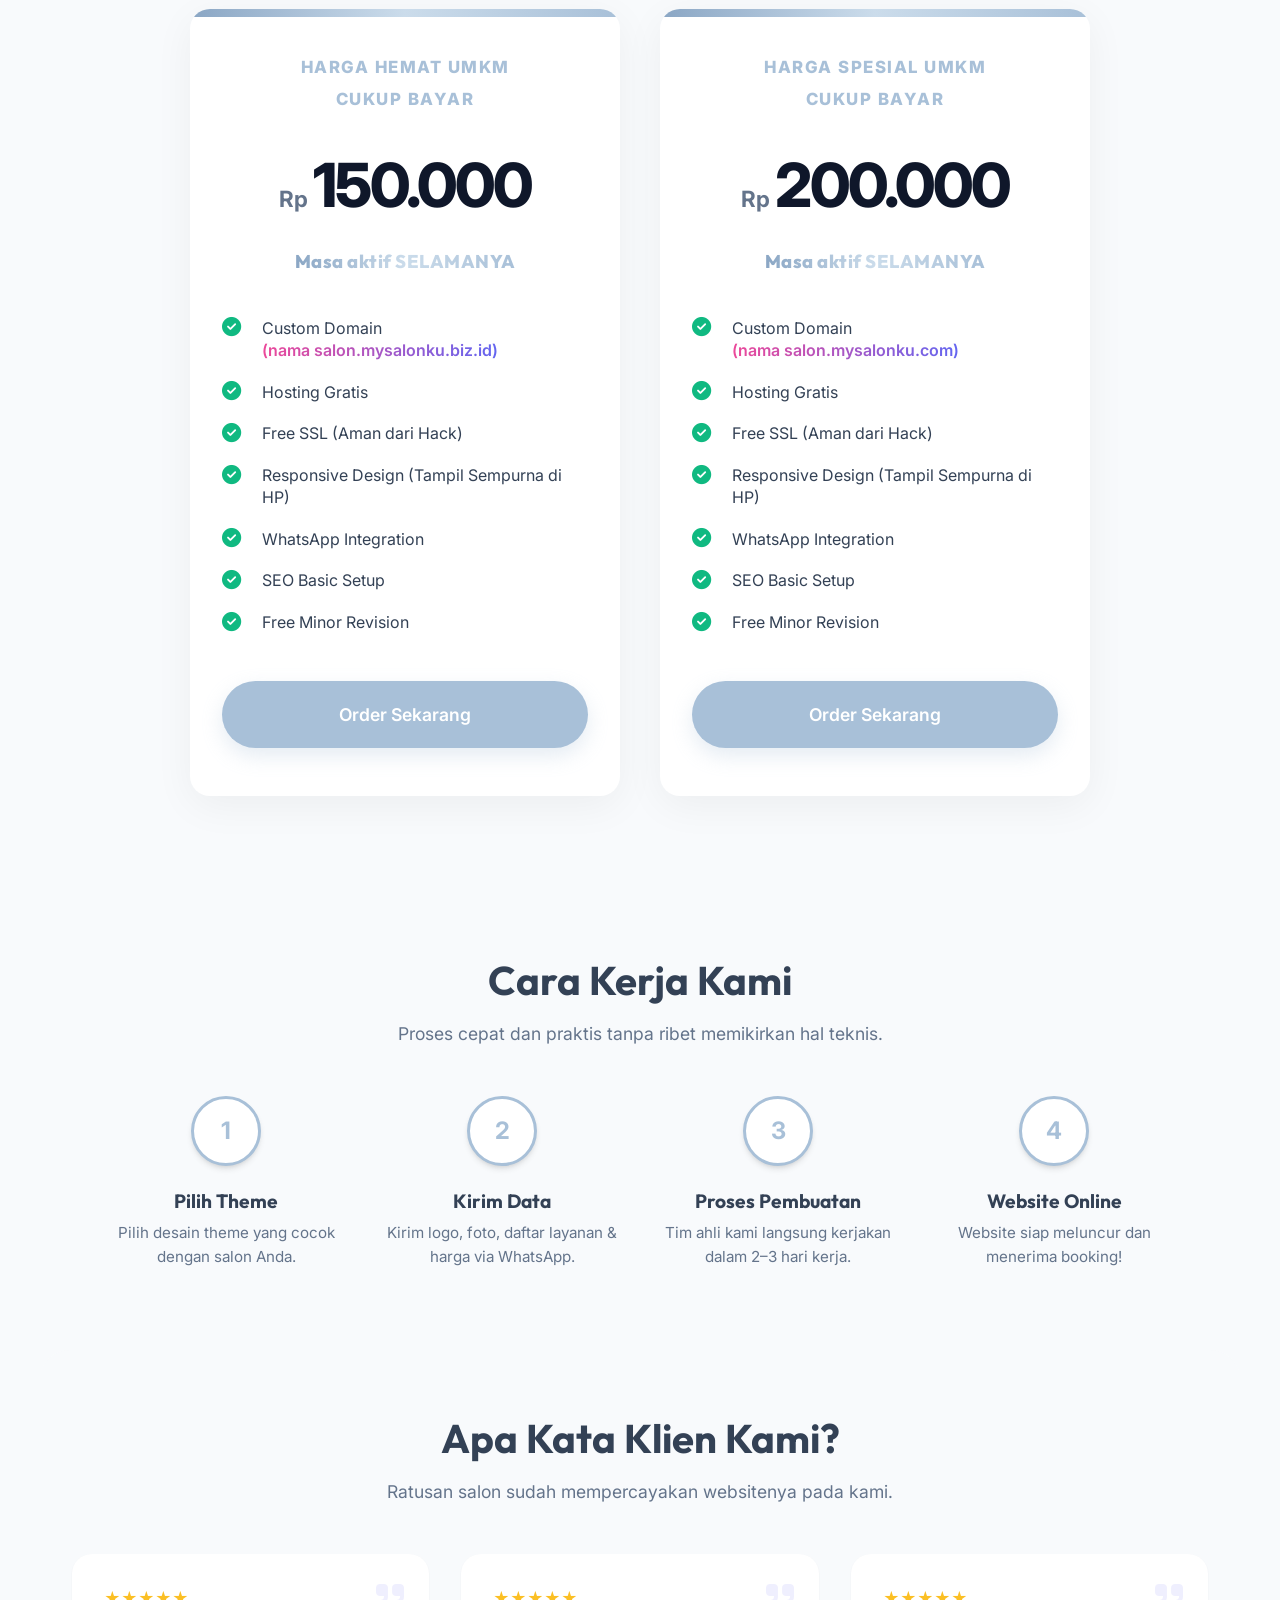
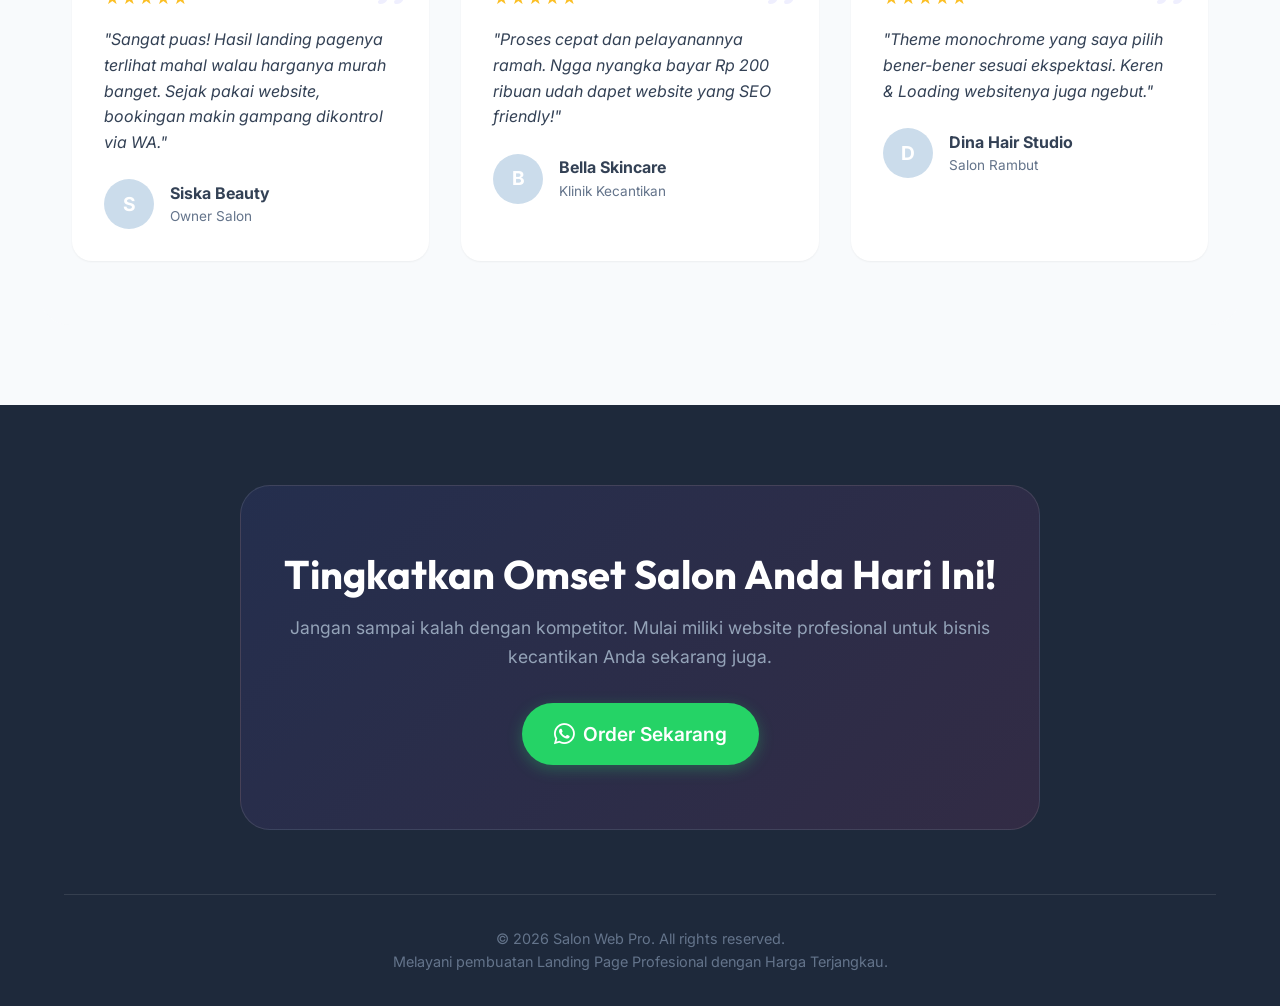
==== commit a9933a43: "Add files via upload" ====
--- a/index.html
+++ b/index.html
@@ -13,6 +13,8 @@
         content="jasa website salon, landing page salon, buat website kecantikan, website klinik kecantikan, web salon murah">
     <link rel="canonical" href="https://salonwebpro.example.com/">
     <meta name="robots" content="index, follow">
+    <!-- Favicon -->
+    <link rel="icon" type="image/png" href="images/favicon.png">
 
     <!-- Open Graph -->
     <meta property="og:title" content="Jasa Pembuatan Landing Page Salon Premium - Rp 200.000">
@@ -27,7 +29,7 @@
     <meta name="twitter:card" content="summary_large_image">
 
     <!-- Styles & Icons -->
-    <link rel="stylesheet" href="../style.css">
+    <link rel="stylesheet" href="style.css">
     <link rel="stylesheet" href="https://cdnjs.cloudflare.com/ajax/libs/font-awesome/6.4.0/css/all.min.css">
 </head>
 
@@ -36,7 +38,7 @@
     <!-- Navbar -->
     <nav class="navbar">
         <a href="#" class="nav-logo">
-            <i class="fa-solid fa-wand-magic-sparkles"></i> Salon Web Pro
+            <img src="images/logo.png" alt="Salon Web Pro Logo" style="height: 40px; border-radius: 5px;"> Salon Web Pro
         </a>
         <ul class="nav-links">
             <li><a href="#home">Home</a></li>
@@ -127,7 +129,7 @@
                         <img src="https://images.unsplash.com/photo-1540555700478-4be289fbecef?q=80&w=800&auto=format&fit=crop"
                             alt="Natural Luxury Theme">
                         <div class="theme-overlay">
-                            <a href="natural-luxury.html" class="btn btn-light"><i class="fas fa-eye"></i> Lihat
+                            <a href="templates/natural-luxury.html" class="btn btn-light"><i class="fas fa-eye"></i> Lihat
                                 Demo</a>
                         </div>
                     </div>
@@ -146,7 +148,7 @@
                         <img src="https://images.unsplash.com/photo-1560066984-138dadb4c035?q=80&w=800&auto=format&fit=crop"
                             alt="Blue Pastel Theme">
                         <div class="theme-overlay">
-                            <a href="blue-pastel.html" class="btn btn-light"><i class="fas fa-eye"></i> Lihat Demo</a>
+                            <a href="templates/blue-pastel.html" class="btn btn-light"><i class="fas fa-eye"></i> Lihat Demo</a>
                         </div>
                     </div>
                     <div class="theme-content">
@@ -164,7 +166,7 @@
                         <img src="https://images.unsplash.com/photo-1522337360788-8b13dee7a37e?q=80&w=800&auto=format&fit=crop"
                             alt="Glam Pink Theme">
                         <div class="theme-overlay">
-                            <a href="glam-pink.html" class="btn btn-light"><i class="fas fa-eye"></i> Lihat Demo</a>
+                            <a href="templates/glam-pink.html" class="btn btn-light"><i class="fas fa-eye"></i> Lihat Demo</a>
                         </div>
                     </div>
                     <div class="theme-content">
@@ -182,7 +184,7 @@
                         <img src="https://images.unsplash.com/photo-1620916566398-39f1143ab7be?q=80&w=800&auto=format&fit=crop"
                             alt="Soft Pastel Theme">
                         <div class="theme-overlay">
-                            <a href="soft-pastel.html" class="btn btn-light"><i class="fas fa-eye"></i> Lihat Demo</a>
+                            <a href="templates/soft-pastel.html" class="btn btn-light"><i class="fas fa-eye"></i> Lihat Demo</a>
                         </div>
                     </div>
                     <div class="theme-content">
@@ -200,7 +202,7 @@
                         <img src="https://images.unsplash.com/photo-1540555700478-4be289fbecef?q=80&w=800&auto=format&fit=crop"
                             alt="Monochrome Chic Theme">
                         <div class="theme-overlay">
-                            <a href="monochrome-chic.html" class="btn btn-light"><i class="fas fa-eye"></i> Lihat
+                            <a href="templates/monochrome-chic.html" class="btn btn-light"><i class="fas fa-eye"></i> Lihat
                                 Demo</a>
                         </div>
                     </div>
@@ -219,7 +221,7 @@
                         <img src="https://images.unsplash.com/photo-1522337660859-02fbefca4702?q=80&w=800&auto=format&fit=crop"
                             alt="Soul Shines Theme">
                         <div class="theme-overlay">
-                            <a href="seoul-shine.html" class="btn btn-light"><i class="fas fa-eye"></i> Lihat Demo</a>
+                            <a href="templates/seoul-shine.html" class="btn btn-light"><i class="fas fa-eye"></i> Lihat Demo</a>
                         </div>
                     </div>
                     <div class="theme-content">
@@ -396,7 +398,7 @@
         <i class="fab fa-whatsapp"></i> Chat kami
     </a>
 
-    <script src="../script.js"></script>
+    <script src="script.js"></script>
 </body>
 
 </html>
--- a/style.css
+++ b/style.css
@@ -1,15 +1,15 @@
 @import url('https://fonts.googleapis.com/css2?family=Inter:wght@300;400;500;600;700;800&family=Playfair+Display:wght@400;600;700&family=Outfit:wght@300;400;500;600;700&display=swap');
 
 :root {
-    /* Salon Web Pro Brand Colors */
-    --primary: #6366f1;
-    /* Indigo */
-    --primary-dark: #4f46e5;
-    --primary-light: #818cf8;
-    --secondary: #ec4899;
-    /* Pink */
-    --dark: #0f172a;
-    --darker: #020617;
+    /* Salon Web Pro Brand Colors - Blue Pastel, Soft Pastel, Monochrome */
+    --primary: #a8c0d8;
+    /* Pastel Blue */
+    --primary-dark: #8aa6c4;
+    --primary-light: #cbdceb;
+    --secondary: #d4cfcc;
+    /* Soft Monochrome */
+    --dark: #334155;
+    --darker: #1e293b;
     --light: #f8fafc;
     --white: #ffffff;
     --text-main: #334155;
@@ -220,9 +220,20 @@
     min-height: 100vh;
     display: flex;
     align-items: center;
-    background: linear-gradient(135deg, rgba(99, 102, 241, 0.05) 0%, rgba(236, 72, 153, 0.05) 100%);
+    background: url('images/hero_bg.png') center/cover no-repeat;
     position: relative;
     overflow: hidden;
+}
+
+.hero::before {
+    content: '';
+    position: absolute;
+    top: 0;
+    left: 0;
+    width: 100%;
+    height: 100%;
+    background: rgba(248, 250, 252, 0.85); /* Soft overlay for text readability */
+    z-index: 0;
 }
 
 .hero::after {
@@ -232,12 +243,14 @@
     right: -10%;
     width: 800px;
     height: 800px;
-    background: radial-gradient(circle, rgba(99, 102, 241, 0.1) 0%, rgba(255, 255, 255, 0) 70%);
+    background: radial-gradient(circle, rgba(168, 192, 216, 0.3) 0%, rgba(255, 255, 255, 0) 70%);
     border-radius: 50%;
-    z-index: -1;
+    z-index: 0;
 }
 
 .hero-content {
+    position: relative;
+    z-index: 1;
     max-width: 800px;
     margin: 0 auto;
     text-align: center;
@@ -472,7 +485,7 @@
     left: 10%;
     width: 80%;
     height: 6px;
-    background: linear-gradient(90deg, #5b5ff7, #d94fd8, #f05286);
+    background: linear-gradient(90deg, #8aa6c4, #e2e8f0, #a8c0d8);
     border-radius: 0 0 10px 10px;
 }
 
@@ -482,12 +495,12 @@
     left: 0;
     width: 100%;
     height: 8px;
-    background: linear-gradient(90deg, #5b5ff7, #ca43cd, #f64a8a);
+    background: linear-gradient(90deg, #8aa6c4, #cbdceb, #a8c0d8);
     border-radius: 8px 8px 0 0;
 }
 
 .pricing-badge-text {
-    color: #6366f1;
+    color: var(--primary);
     font-size: 1.05rem;
     font-weight: 800;
     text-transform: uppercase;
@@ -497,7 +510,7 @@
 }
 
 .pricing-subtitle {
-    color: #6366f1;
+    color: var(--primary);
     font-size: 1.05rem;
     font-weight: 800;
     text-transform: uppercase;
@@ -531,7 +544,7 @@
     margin-bottom: 2.5rem;
     font-weight: 800;
     font-family: var(--font-heading);
-    background: linear-gradient(90deg, #ec4899, #818cf8, #6366f1);
+    background: linear-gradient(90deg, #8aa6c4, #cbdceb, #a8c0d8);
     -webkit-background-clip: text;
     background-clip: text;
     -webkit-text-fill-color: transparent;
@@ -564,7 +577,7 @@
 }
 
 .pricing-btn {
-    background: #6f78f6;
+    background: var(--primary);
     color: white;
     width: 100%;
     font-size: 1.1rem;
@@ -572,14 +585,14 @@
     padding: 1.2rem;
     border-radius: 50px;
     border: none;
-    box-shadow: 0 8px 20px rgba(111, 120, 246, 0.3);
+    box-shadow: 0 8px 20px rgba(168, 192, 216, 0.3);
     transition: all 0.3s ease;
 }
 
 .pricing-btn:hover {
-    background: #5b64e5;
+    background: var(--primary-dark);
     color: white;
-    box-shadow: 0 10px 25px rgba(111, 120, 246, 0.4);
+    box-shadow: 0 10px 25px rgba(168, 192, 216, 0.4);
     transform: translateY(-2px);
 }
 
